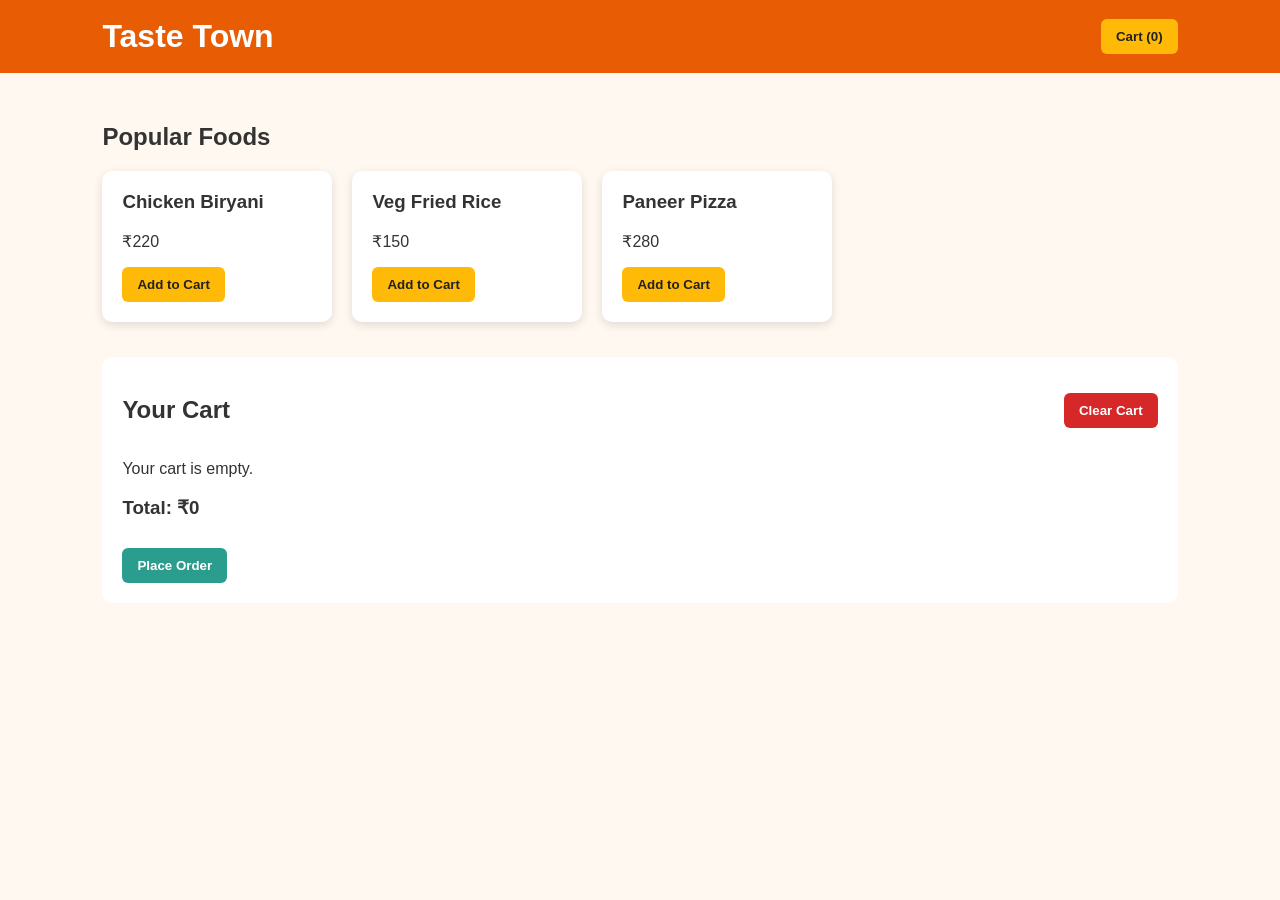
==== index.html @ 689c07bb "Add cart quantity remove and local storage" ====
<!DOCTYPE html>
<html lang="en">
<head>
  <meta charset="UTF-8">
  <meta name="viewport" content="width=device-width, initial-scale=1.0">
  <title>Taste Town - Food Ordering</title>
  <link rel="stylesheet" href="style.css">
</head>
<body>

  <header>
    <h1>Taste Town</h1>
    <button id="cart-button">Cart (<span id="cart-count">0</span>)</button>
  </header>

  <main>
    <h2>Popular Foods</h2>

    <section class="food-list">
      <div class="food-card">
        <h3>Chicken Biryani</h3>
        <p>₹220</p>
        <button onclick="addToCart('Chicken Biryani', 220)">Add to Cart</button>
      </div>

      <div class="food-card">
        <h3>Veg Fried Rice</h3>
        <p>₹150</p>
        <button onclick="addToCart('Veg Fried Rice', 150)">Add to Cart</button>
      </div>

      <div class="food-card">
        <h3>Paneer Pizza</h3>
        <p>₹280</p>
        <button onclick="addToCart('Paneer Pizza', 280)">Add to Cart</button>
      </div>
    </section>

  <section id="cart-section">
  <div class="cart-title">
    <h2>Your Cart</h2>
    <button class="clear-button" onclick="clearCart()">Clear Cart</button>
  </div>

  <div id="cart-items">
    <p>Your cart is empty.</p>
  </div>

  <h3>Total: ₹<span id="total-price">0</span></h3>
  <button id="order-button" onclick="placeOrder()">Place Order</button>
</section>  
  </main>

  <script src="script.js"></script>
</body>
</html>
---- style.css ----
* {
  box-sizing: border-box;
  font-family: Arial, sans-serif;
}

body {
  margin: 0;
  background: #fff8f0;
  color: #333;
}

header {
  background: #e85d04;
  color: white;
  padding: 18px 8%;
  display: flex;
  justify-content: space-between;
  align-items: center;
}

header h1 {
  margin: 0;
}

button {
  background: #ffba08;
  color: #222;
  border: none;
  padding: 10px 15px;
  border-radius: 6px;
  cursor: pointer;
  font-weight: bold;
}

button:hover {
  background: #f48c06;
}

main {
  padding: 30px 8%;
}

.food-list {
  display: flex;
  gap: 20px;
  flex-wrap: wrap;
}

.food-card {
  width: 230px;
  background: white;
  padding: 20px;
  border-radius: 10px;
  box-shadow: 0 3px 10px rgba(0, 0, 0, 0.12);
}

.food-card h3 {
  margin-top: 0;
}

#cart-section {
  background: white;
  margin-top: 35px;
  padding: 20px;
  border-radius: 10px;
}

.cart-title {
  display: flex;
  justify-content: space-between;
  align-items: center;
}

.cart-item {
  display: flex;
  justify-content: space-between;
  align-items: center;
  padding: 12px 0;
  border-bottom: 1px solid #ddd;
}

.cart-item p {
  margin: 0;
}

.remove-button,
.clear-button {
  background: #d62828;
  color: white;
}

.remove-button:hover,
.clear-button:hover {
  background: #a4161a;
}

#order-button {
  background: #2a9d8f;
  color: white;
  margin-top: 10px;
}

#order-button:hover {
  background: #1f776d;
}
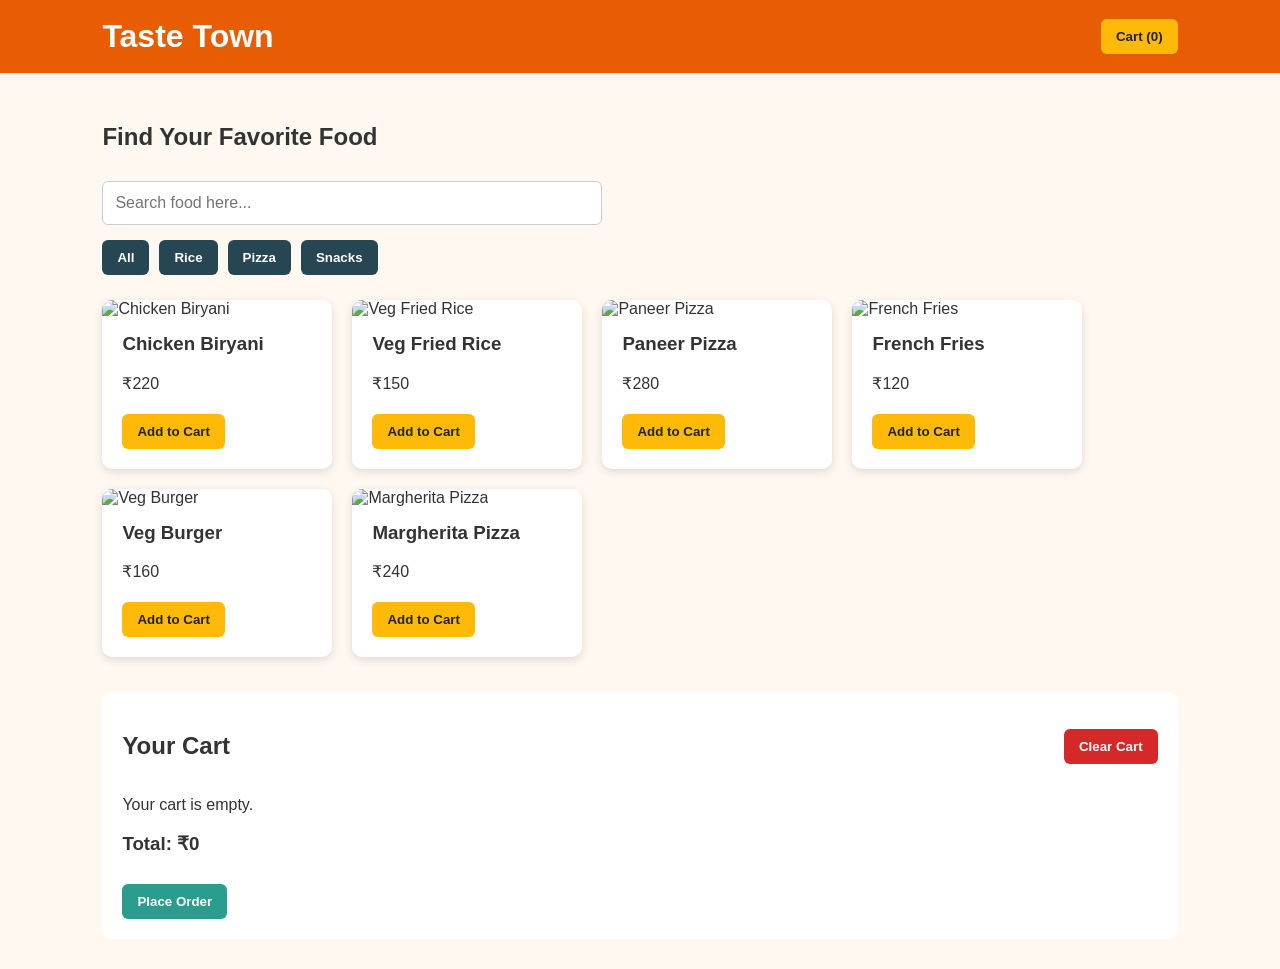
==== commit bbf24a35: "Add food images search and category filters" ====
--- a/index.html
+++ b/index.html
@@ -14,27 +14,66 @@
   </header>
 
   <main>
-    <h2>Popular Foods</h2>
+    <h2>Find Your Favorite Food</h2>
 
-    <section class="food-list">
-      <div class="food-card">
-        <h3>Chicken Biryani</h3>
-        <p>₹220</p>
-        <button onclick="addToCart('Chicken Biryani', 220)">Add to Cart</button>
-      </div>
+<input
+  type="search"
+  id="search-input"
+  placeholder="Search food here..."
+>
 
-      <div class="food-card">
-        <h3>Veg Fried Rice</h3>
-        <p>₹150</p>
-        <button onclick="addToCart('Veg Fried Rice', 150)">Add to Cart</button>
-      </div>
+<div class="category-buttons">
+  <button onclick="filterFood('all')">All</button>
+  <button onclick="filterFood('rice')">Rice</button>
+  <button onclick="filterFood('pizza')">Pizza</button>
+  <button onclick="filterFood('snacks')">Snacks</button>
+</div>
 
-      <div class="food-card">
-        <h3>Paneer Pizza</h3>
-        <p>₹280</p>
-        <button onclick="addToCart('Paneer Pizza', 280)">Add to Cart</button>
-      </div>
-    </section>
+<section class="food-list" id="food-list">
+
+  <div class="food-card" data-category="rice" data-name="chicken biryani">
+    <img src="https://images.unsplash.com/photo-1631515242808-497c3fbd3972?auto=format&fit=crop&w=600&q=80" alt="Chicken Biryani">
+    <h3>Chicken Biryani</h3>
+    <p>₹220</p>
+    <button onclick="addToCart('Chicken Biryani', 220)">Add to Cart</button>
+  </div>
+
+  <div class="food-card" data-category="rice" data-name="veg fried rice">
+    <img src="https://images.unsplash.com/photo-1603133872878-684f208fb84b?auto=format&fit=crop&w=600&q=80" alt="Veg Fried Rice">
+    <h3>Veg Fried Rice</h3>
+    <p>₹150</p>
+    <button onclick="addToCart('Veg Fried Rice', 150)">Add to Cart</button>
+  </div>
+
+  <div class="food-card" data-category="pizza" data-name="paneer pizza">
+    <img src="https://images.unsplash.com/photo-1574071318508-1cdbab80d002?auto=format&fit=crop&w=600&q=80" alt="Paneer Pizza">
+    <h3>Paneer Pizza</h3>
+    <p>₹280</p>
+    <button onclick="addToCart('Paneer Pizza', 280)">Add to Cart</button>
+  </div>
+
+  <div class="food-card" data-category="snacks" data-name="french fries">
+    <img src="https://images.unsplash.com/photo-1573080496219-bb080dd4f877?auto=format&fit=crop&w=600&q=80" alt="French Fries">
+    <h3>French Fries</h3>
+    <p>₹120</p>
+    <button onclick="addToCart('French Fries', 120)">Add to Cart</button>
+  </div>
+
+  <div class="food-card" data-category="snacks" data-name="veg burger">
+    <img src="https://images.unsplash.com/photo-1568901346375-23c9450c58cd?auto=format&fit=crop&w=600&q=80" alt="Veg Burger">
+    <h3>Veg Burger</h3>
+    <p>₹160</p>
+    <button onclick="addToCart('Veg Burger', 160)">Add to Cart</button>
+  </div>
+
+  <div class="food-card" data-category="pizza" data-name="margherita pizza">
+    <img src="https://images.unsplash.com/photo-1594007654729-407eedc4be65?auto=format&fit=crop&w=600&q=80" alt="Margherita Pizza">
+    <h3>Margherita Pizza</h3>
+    <p>₹240</p>
+    <button onclick="addToCart('Margherita Pizza', 240)">Add to Cart</button>
+  </div>
+
+</section>
 
   <section id="cart-section">
   <div class="cart-title">
--- a/style.css
+++ b/style.css
@@ -102,4 +102,56 @@
 
 #order-button:hover {
   background: #1f776d;
+}
+
+#search-input {
+  width: 100%;
+  max-width: 500px;
+  padding: 12px;
+  margin: 10px 0 15px;
+  border: 1px solid #ccc;
+  border-radius: 6px;
+  font-size: 16px;
+}
+
+.category-buttons {
+  display: flex;
+  gap: 10px;
+  flex-wrap: wrap;
+  margin-bottom: 25px;
+}
+
+.category-buttons button {
+  background: #264653;
+  color: white;
+}
+
+.category-buttons button:hover {
+  background: #1d3540;
+}
+
+.food-card {
+  overflow: hidden;
+  padding: 0 0 20px;
+}
+
+.food-card h3,
+.food-card p,
+.food-card button {
+  margin-left: 20px;
+  margin-right: 20px;
+}
+
+.food-card h3 {
+  margin-top: 15px;
+}
+
+.food-card img {
+  width: 100%;
+  height: 150px;
+  object-fit: cover;
+}
+
+.food-card button {
+  margin-top: 5px;
 }
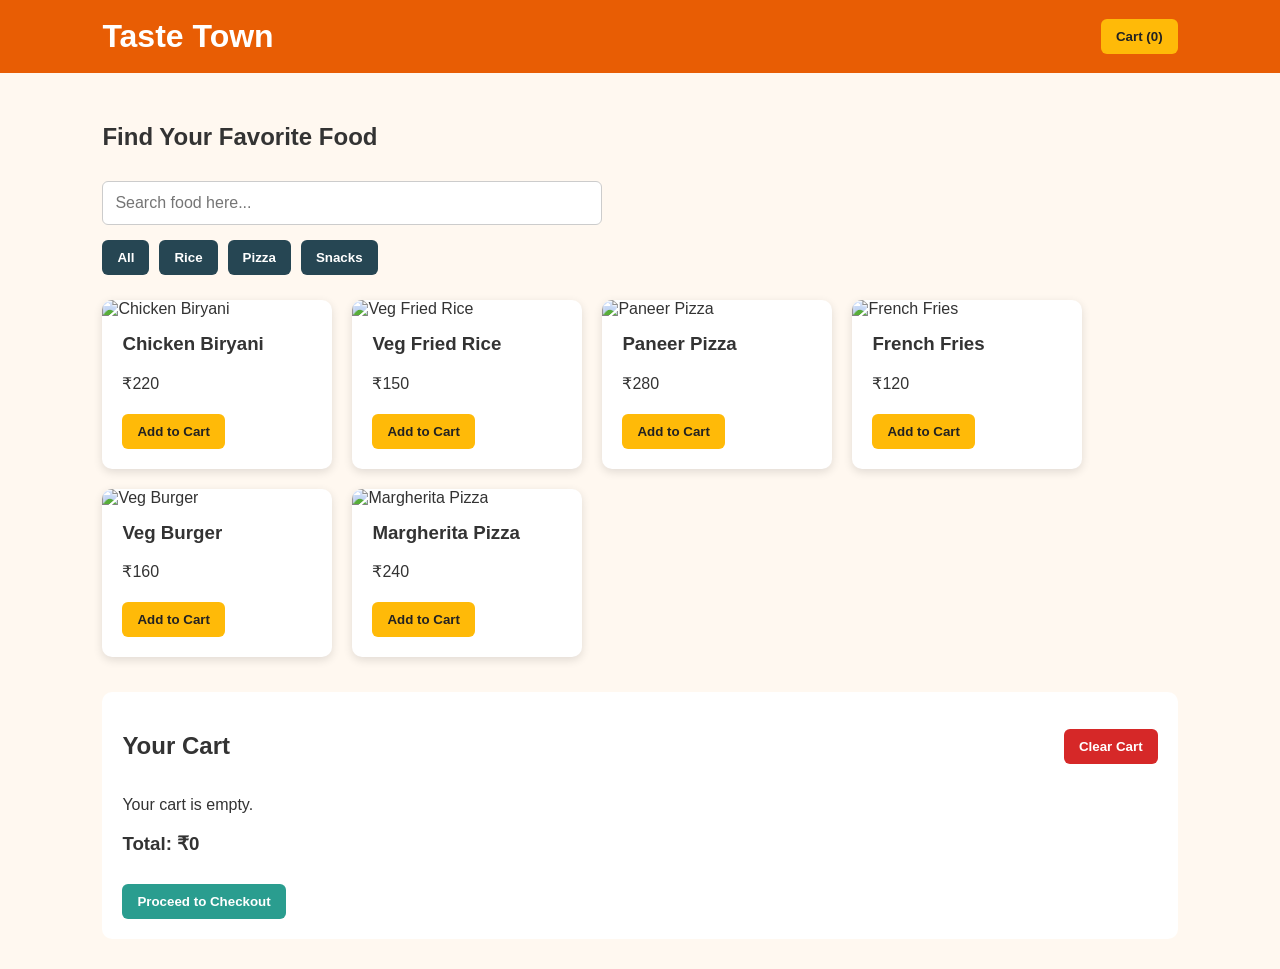
==== commit 9ef33cdc: "Add checkout form and order placement" ====
--- a/index.html
+++ b/index.html
@@ -86,7 +86,7 @@
   </div>
 
   <h3>Total: ₹<span id="total-price">0</span></h3>
-  <button id="order-button" onclick="placeOrder()">Place Order</button>
+  <button id="order-button" onclick="goToCheckout()">Proceed to Checkout</button>
 </section>  
   </main>
 
--- a/style.css
+++ b/style.css
@@ -154,4 +154,42 @@
 
 .food-card button {
   margin-top: 5px;
+}
+
+.back-link {
+  color: white;
+  text-decoration: none;
+  font-weight: bold;
+}
+
+.checkout-box {
+  max-width: 650px;
+  margin: 0 auto;
+  background: white;
+  padding: 25px;
+  border-radius: 10px;
+  box-shadow: 0 3px 10px rgba(0, 0, 0, 0.12);
+}
+
+.checkout-box label {
+  display: block;
+  margin-top: 15px;
+  margin-bottom: 6px;
+  font-weight: bold;
+}
+
+.checkout-box input,
+.checkout-box textarea,
+.checkout-box select {
+  width: 100%;
+  padding: 11px;
+  border: 1px solid #ccc;
+  border-radius: 6px;
+  font-size: 16px;
+}
+
+.checkout-box button {
+  margin-top: 20px;
+  background: #2a9d8f;
+  color: white;
 }
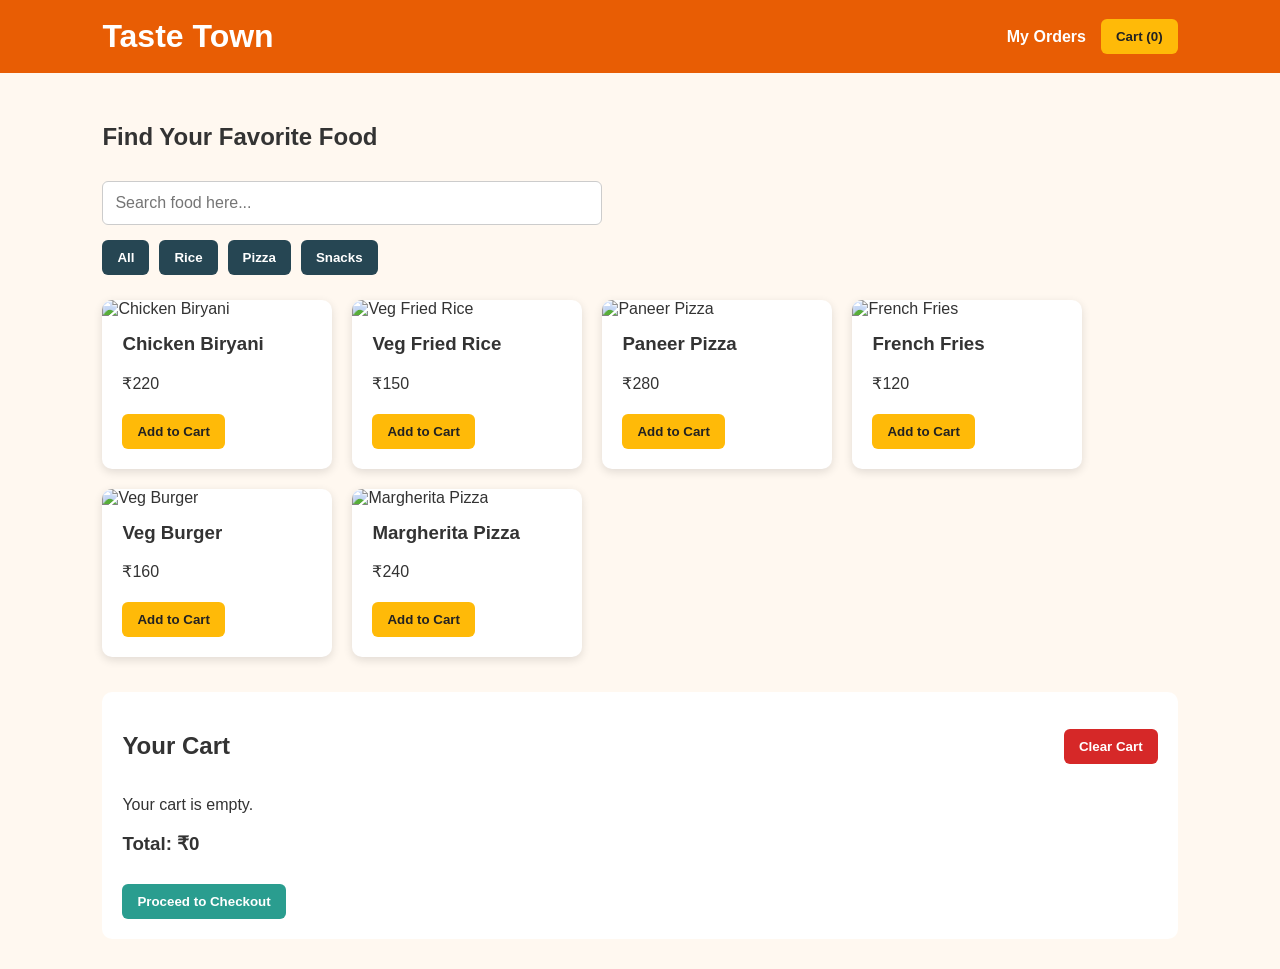
==== commit 356bdc90: "Add my orders page" ====
--- a/index.html
+++ b/index.html
@@ -10,7 +10,10 @@
 
   <header>
     <h1>Taste Town</h1>
-    <button id="cart-button">Cart (<span id="cart-count">0</span>)</button>
+<div class="header-actions">
+  <a class="orders-link" href="orders.html">My Orders</a>
+  <button id="cart-button">Cart (<span id="cart-count">0</span>)</button>
+</div>
   </header>
 
   <main>
--- a/style.css
+++ b/style.css
@@ -192,4 +192,72 @@
   margin-top: 20px;
   background: #2a9d8f;
   color: white;
+}
+
+.orders-page {
+  max-width: 800px;
+  margin: 0 auto;
+}
+
+.order-card {
+  background: white;
+  padding: 22px;
+  margin-bottom: 20px;
+  border-radius: 10px;
+  box-shadow: 0 3px 10px rgba(0, 0, 0, 0.12);
+}
+
+.order-card h3,
+.order-card h4 {
+  margin-top: 0;
+}
+
+.order-top {
+  display: flex;
+  justify-content: space-between;
+  gap: 15px;
+  border-bottom: 1px solid #ddd;
+  padding-bottom: 12px;
+}
+
+.order-status {
+  height: fit-content;
+  background: #2a9d8f;
+  color: white;
+  padding: 7px 10px;
+  border-radius: 20px;
+  font-size: 14px;
+  font-weight: bold;
+}
+
+.order-card ul {
+  padding-left: 20px;
+}
+
+.order-card li {
+  margin: 8px 0;
+}
+
+.empty-orders {
+  background: white;
+  padding: 25px;
+  border-radius: 10px;
+}
+
+.empty-orders a {
+  color: #e85d04;
+  font-weight: bold;
+  text-decoration: none;
+}
+
+.header-actions {
+  display: flex;
+  align-items: center;
+  gap: 15px;
+}
+
+.orders-link {
+  color: white;
+  font-weight: bold;
+  text-decoration: none;
 }
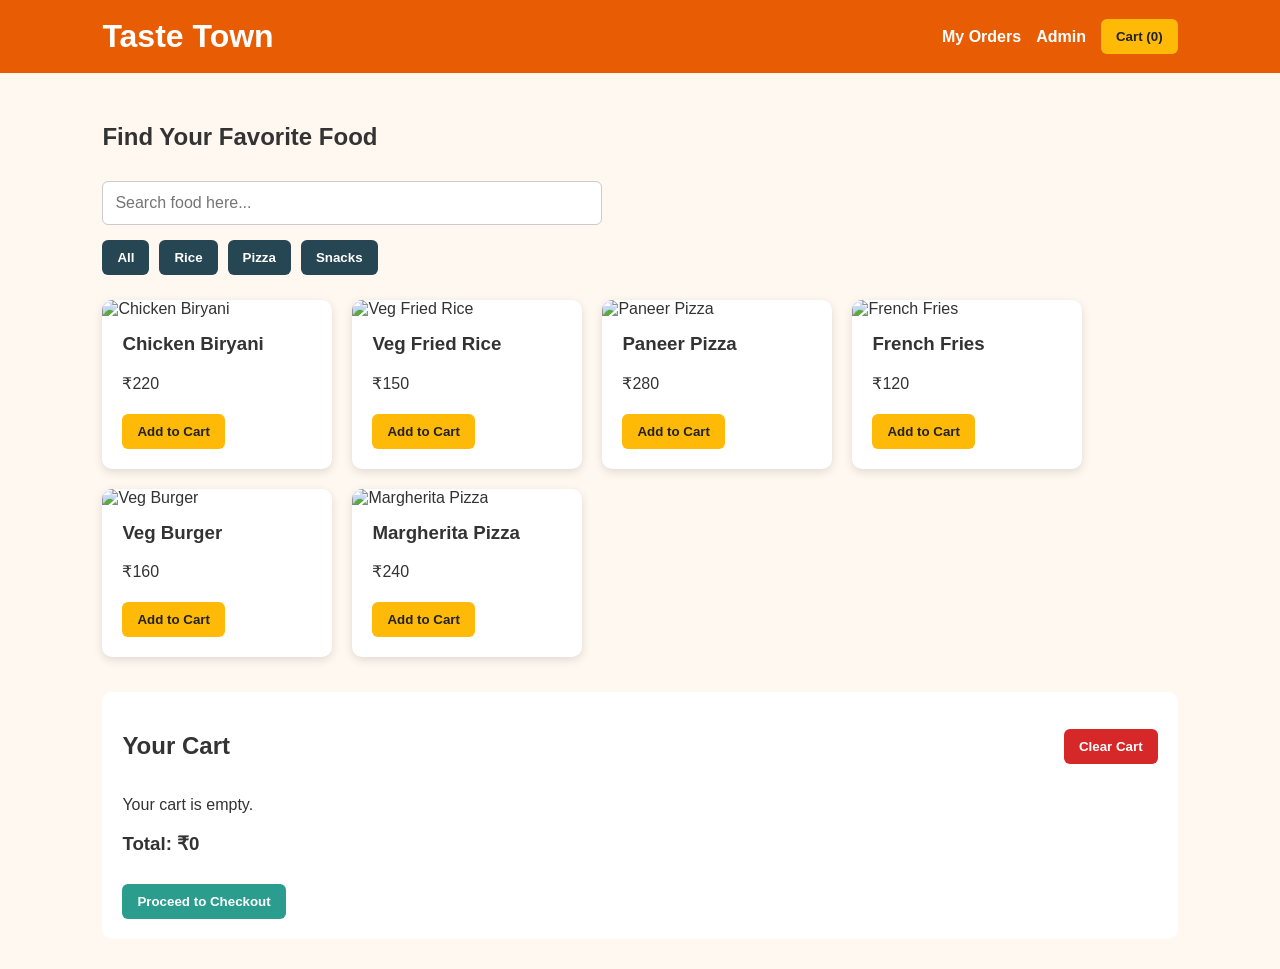
==== commit 0dfa324b: "Add admin order management dashboard" ====
--- a/index.html
+++ b/index.html
@@ -12,6 +12,7 @@
     <h1>Taste Town</h1>
 <div class="header-actions">
   <a class="orders-link" href="orders.html">My Orders</a>
+  <a class="orders-link" href="admin.html">Admin</a>
   <button id="cart-button">Cart (<span id="cart-count">0</span>)</button>
 </div>
   </header>
--- a/style.css
+++ b/style.css
@@ -260,4 +260,41 @@
   color: white;
   font-weight: bold;
   text-decoration: none;
+}
+
+.admin-page {
+  max-width: 850px;
+  margin: 0 auto;
+}
+
+.admin-order-card {
+  background: white;
+  padding: 22px;
+  margin: 20px 0;
+  border-radius: 10px;
+  box-shadow: 0 3px 10px rgba(0, 0, 0, 0.12);
+}
+
+.admin-order-card h4 {
+  margin-bottom: 8px;
+}
+
+.admin-order-card li {
+  margin: 7px 0;
+}
+
+.admin-order-card label {
+  display: block;
+  margin-top: 18px;
+  margin-bottom: 7px;
+  font-weight: bold;
+}
+
+.admin-order-card select {
+  width: 100%;
+  max-width: 300px;
+  padding: 10px;
+  border: 1px solid #ccc;
+  border-radius: 6px;
+  font-size: 15px;
 }
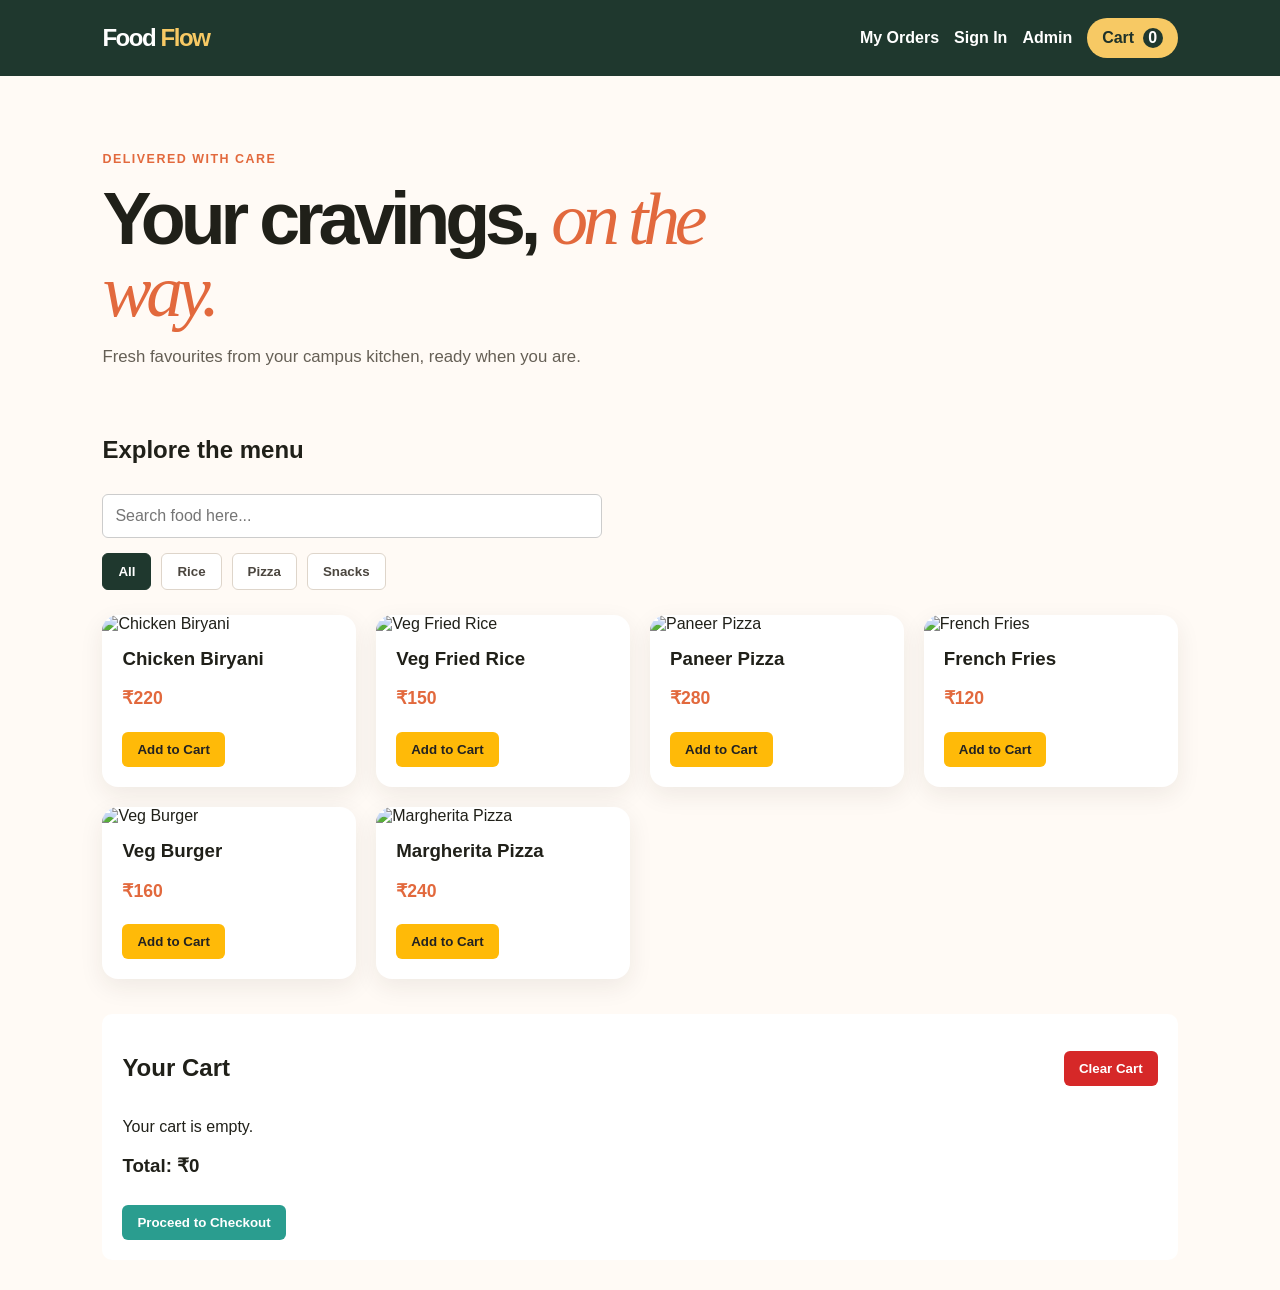
==== commit 0e3830d9: "Add admin orders and checkout features" ====
--- a/index.html
+++ b/index.html
@@ -3,97 +3,79 @@
 <head>
   <meta charset="UTF-8">
   <meta name="viewport" content="width=device-width, initial-scale=1.0">
-  <title>Taste Town - Food Ordering</title>
+  <title>Food Flow | Fresh food, fast</title>
   <link rel="stylesheet" href="style.css">
 </head>
 <body>
-
   <header>
-    <h1>Taste Town</h1>
-<div class="header-actions">
-  <a class="orders-link" href="orders.html">My Orders</a>
-  <a class="orders-link" href="admin.html">Admin</a>
-  <button id="cart-button">Cart (<span id="cart-count">0</span>)</button>
-</div>
+    <a class="brand" href="index.html" aria-label="Food Flow home">Food <span>Flow</span></a>
+    <nav class="header-actions" aria-label="Primary navigation">
+      <a class="orders-link" href="orders.html">My Orders</a>
+      <a class="orders-link" href="login.html">Sign In</a>
+      <a class="orders-link" href="admin.html">Admin</a>
+      <a class="cart-button" href="#cart-section">Cart <span id="cart-count">0</span></a>
+    </nav>
   </header>
 
   <main>
-    <h2>Find Your Favorite Food</h2>
+    <section class="hero">
+      <p class="eyebrow">Delivered with care</p>
+      <h1>Your cravings, <em>on the way.</em></h1>
+      <p>Fresh favourites from your campus kitchen, ready when you are.</p>
+    </section>
 
-<input
-  type="search"
-  id="search-input"
-  placeholder="Search food here..."
->
+    <h2 class="section-title">Explore the menu</h2>
+    <input type="search" id="search-input" placeholder="Search food here..." aria-label="Search food">
 
-<div class="category-buttons">
-  <button onclick="filterFood('all')">All</button>
-  <button onclick="filterFood('rice')">Rice</button>
-  <button onclick="filterFood('pizza')">Pizza</button>
-  <button onclick="filterFood('snacks')">Snacks</button>
-</div>
+    <div class="category-buttons" aria-label="Food categories">
+      <button class="category-button active" data-category="all">All</button>
+      <button class="category-button" data-category="rice">Rice</button>
+      <button class="category-button" data-category="pizza">Pizza</button>
+      <button class="category-button" data-category="snacks">Snacks</button>
+    </div>
 
-<section class="food-list" id="food-list">
+    <section class="food-list" id="food-list" aria-live="polite">
+      <article class="food-card" data-category="rice" data-name="chicken biryani">
+        <img src="https://images.unsplash.com/photo-1631515242808-497c3fbd3972?auto=format&fit=crop&w=600&q=80" alt="Chicken Biryani">
+        <h3>Chicken Biryani</h3><p class="food-price">₹220</p>
+        <button onclick="addToCart('Chicken Biryani', 220)">Add to Cart</button>
+      </article>
+      <article class="food-card" data-category="rice" data-name="veg fried rice">
+        <img src="https://images.unsplash.com/photo-1603133872878-684f208fb84b?auto=format&fit=crop&w=600&q=80" alt="Veg Fried Rice">
+        <h3>Veg Fried Rice</h3><p class="food-price">₹150</p>
+        <button onclick="addToCart('Veg Fried Rice', 150)">Add to Cart</button>
+      </article>
+      <article class="food-card" data-category="pizza" data-name="paneer pizza">
+        <img src="https://images.unsplash.com/photo-1574071318508-1cdbab80d002?auto=format&fit=crop&w=600&q=80" alt="Paneer Pizza">
+        <h3>Paneer Pizza</h3><p class="food-price">₹280</p>
+        <button onclick="addToCart('Paneer Pizza', 280)">Add to Cart</button>
+      </article>
+      <article class="food-card" data-category="snacks" data-name="french fries">
+        <img src="https://images.unsplash.com/photo-1573080496219-bb080dd4f877?auto=format&fit=crop&w=600&q=80" alt="French Fries">
+        <h3>French Fries</h3><p class="food-price">₹120</p>
+        <button onclick="addToCart('French Fries', 120)">Add to Cart</button>
+      </article>
+      <article class="food-card" data-category="snacks" data-name="veg burger">
+        <img src="https://images.unsplash.com/photo-1568901346375-23c9450c58cd?auto=format&fit=crop&w=600&q=80" alt="Veg Burger">
+        <h3>Veg Burger</h3><p class="food-price">₹160</p>
+        <button onclick="addToCart('Veg Burger', 160)">Add to Cart</button>
+      </article>
+      <article class="food-card" data-category="pizza" data-name="margherita pizza">
+        <img src="https://images.unsplash.com/photo-1594007654729-407eedc4be65?auto=format&fit=crop&w=600&q=80" alt="Margherita Pizza">
+        <h3>Margherita Pizza</h3><p class="food-price">₹240</p>
+        <button onclick="addToCart('Margherita Pizza', 240)">Add to Cart</button>
+      </article>
+    </section>
 
-  <div class="food-card" data-category="rice" data-name="chicken biryani">
-    <img src="https://images.unsplash.com/photo-1631515242808-497c3fbd3972?auto=format&fit=crop&w=600&q=80" alt="Chicken Biryani">
-    <h3>Chicken Biryani</h3>
-    <p>₹220</p>
-    <button onclick="addToCart('Chicken Biryani', 220)">Add to Cart</button>
-  </div>
-
-  <div class="food-card" data-category="rice" data-name="veg fried rice">
-    <img src="https://images.unsplash.com/photo-1603133872878-684f208fb84b?auto=format&fit=crop&w=600&q=80" alt="Veg Fried Rice">
-    <h3>Veg Fried Rice</h3>
-    <p>₹150</p>
-    <button onclick="addToCart('Veg Fried Rice', 150)">Add to Cart</button>
-  </div>
-
-  <div class="food-card" data-category="pizza" data-name="paneer pizza">
-    <img src="https://images.unsplash.com/photo-1574071318508-1cdbab80d002?auto=format&fit=crop&w=600&q=80" alt="Paneer Pizza">
-    <h3>Paneer Pizza</h3>
-    <p>₹280</p>
-    <button onclick="addToCart('Paneer Pizza', 280)">Add to Cart</button>
-  </div>
-
-  <div class="food-card" data-category="snacks" data-name="french fries">
-    <img src="https://images.unsplash.com/photo-1573080496219-bb080dd4f877?auto=format&fit=crop&w=600&q=80" alt="French Fries">
-    <h3>French Fries</h3>
-    <p>₹120</p>
-    <button onclick="addToCart('French Fries', 120)">Add to Cart</button>
-  </div>
-
-  <div class="food-card" data-category="snacks" data-name="veg burger">
-    <img src="https://images.unsplash.com/photo-1568901346375-23c9450c58cd?auto=format&fit=crop&w=600&q=80" alt="Veg Burger">
-    <h3>Veg Burger</h3>
-    <p>₹160</p>
-    <button onclick="addToCart('Veg Burger', 160)">Add to Cart</button>
-  </div>
-
-  <div class="food-card" data-category="pizza" data-name="margherita pizza">
-    <img src="https://images.unsplash.com/photo-1594007654729-407eedc4be65?auto=format&fit=crop&w=600&q=80" alt="Margherita Pizza">
-    <h3>Margherita Pizza</h3>
-    <p>₹240</p>
-    <button onclick="addToCart('Margherita Pizza', 240)">Add to Cart</button>
-  </div>
-
-</section>
-
-  <section id="cart-section">
-  <div class="cart-title">
-    <h2>Your Cart</h2>
-    <button class="clear-button" onclick="clearCart()">Clear Cart</button>
-  </div>
-
-  <div id="cart-items">
-    <p>Your cart is empty.</p>
-  </div>
-
-  <h3>Total: ₹<span id="total-price">0</span></h3>
-  <button id="order-button" onclick="goToCheckout()">Proceed to Checkout</button>
-</section>  
+    <section id="cart-section">
+      <div class="cart-title"><h2>Your Cart</h2><button class="clear-button" onclick="clearCart()">Clear Cart</button></div>
+      <div id="cart-items"><p>Your cart is empty.</p></div>
+      <h3>Total: ₹<span id="total-price">0</span></h3>
+      <button id="order-button" onclick="goToCheckout()">Proceed to Checkout</button>
+    </section>
   </main>
-
+  <script src="https://cdn.jsdelivr.net/npm/@supabase/supabase-js@2"></script>
+  <script src="supabase.js"></script>
   <script src="script.js"></script>
 </body>
-</html>+</html>
--- a/style.css
+++ b/style.css
@@ -297,4 +297,134 @@
   border: 1px solid #ccc;
   border-radius: 6px;
   font-size: 15px;
-}+}
+
+.food-management {
+  max-width: 850px;
+  margin: 0 auto 30px;
+  background: white;
+  padding: 22px;
+  border-radius: 10px;
+  box-shadow: 0 3px 10px rgba(0, 0, 0, 0.12);
+}
+
+.food-management label {
+  display: block;
+  margin-top: 14px;
+  margin-bottom: 6px;
+  font-weight: bold;
+}
+
+.food-management input,
+.food-management select {
+  width: 100%;
+  max-width: 550px;
+  padding: 10px;
+  border: 1px solid #ccc;
+  border-radius: 6px;
+  font-size: 16px;
+}
+
+.food-management button {
+  margin-top: 20px;
+  background: #2a9d8f;
+  color: white;
+}
+
+.admin-food-list {
+  max-width: 850px;
+  margin: 0 auto 30px;
+  background: white;
+  padding: 22px;
+  border-radius: 10px;
+  box-shadow: 0 3px 10px rgba(0, 0, 0, 0.12);
+}
+
+.admin-food-card {
+  display: flex;
+  gap: 20px;
+  align-items: center;
+  padding: 15px 0;
+  border-bottom: 1px solid #ddd;
+}
+
+.admin-food-card:last-child {
+  border-bottom: none;
+}
+
+.admin-food-card img {
+  width: 120px;
+  height: 90px;
+  border-radius: 8px;
+  object-fit: cover;
+}
+
+.admin-food-card h3 {
+  margin: 0 0 8px;
+}
+
+.admin-food-card p {
+  margin: 5px 0;
+}
+
+.delete-food-button {
+  background: #d62828;
+  color: white;
+  margin-top: 8px;
+}
+
+.delete-food-button:hover {
+  background: #a4161a;
+}
+
+/* Food Flow refresh */
+body { background: #fffaf5; color: #202019; font-family: Inter, ui-sans-serif, system-ui, -apple-system, BlinkMacSystemFont, "Segoe UI", sans-serif; }
+header { background: #1f382e; }
+.brand { color: #fff; font-size: 1.5rem; font-weight: 800; letter-spacing: -.06em; text-decoration: none; }
+.brand span { color: #f7c964; }
+.hero { max-width: 670px; padding: 2rem 0 1.5rem; }
+.hero h1 { font-size: clamp(2.5rem, 6vw, 4.6rem); letter-spacing: -.07em; line-height: .98; margin: .3rem 0 1rem; }
+.hero h1 em { color: #e2693d; font-family: Georgia, serif; font-weight: 500; }
+.hero p { color: #655f55; font-size: 1.05rem; line-height: 1.6; }
+.eyebrow { color: #e2693d !important; font-size: .78rem !important; font-weight: 800; letter-spacing: .12em; text-transform: uppercase; }
+.section-title { margin-top: 1.5rem; }
+.food-list { display: grid; grid-template-columns: repeat(auto-fit, minmax(220px, 1fr)); }
+.food-card { width: auto; border-radius: 16px; box-shadow: 0 8px 24px rgba(57, 42, 28, .08); }
+.food-price { color: #e2693d; font-size: 1.1rem; font-weight: 800; }
+.category-buttons button { background: #fff; border: 1px solid #ded5ca; color: #4b463f; }
+.category-buttons button:hover, .category-buttons button.active { background: #1f382e; border-color: #1f382e; color: #fff; }
+.cart-button { background: #f7c964; border-radius: 999px; color: #1e3129; font-weight: 800; padding: 10px 15px; text-decoration: none; }
+.cart-button span { background: #1f382e; border-radius: 50%; color: #fff; display: inline-grid; height: 20px; margin-left: 4px; min-width: 20px; place-items: center; }
+.cart-item small { color: #746d63; }
+.cart-item-actions { display: flex; align-items: center; flex-wrap: wrap; gap: 9px; justify-content: flex-end; }
+.quantity-button { background: #f5ede4; color: #1f382e; height: 32px; padding: 0; width: 32px; }
+.food-card[hidden] { display: none; }
+@media (max-width: 640px) {
+  header { padding: 14px 5%; }
+  main { padding: 22px 5%; }
+  .header-actions { gap: 10px; }
+  .orders-link { font-size: .85rem; }
+  .cart-item, .order-top, .admin-food-card { align-items: flex-start; flex-direction: column; }
+  .cart-item-actions { justify-content: flex-start; }
+}
+
+.checkout-box h2, .orders-page h2 { margin-top: .25rem; }
+#order-summary { background: #fff7e9; border-radius: 10px; margin: 1.25rem 0; padding: 1rem 1.2rem; }
+#order-summary h3:last-child { color: #e2693d; }
+.checkout-box button { border-radius: 999px; }
+.auth-box { max-width: 480px; }
+.text-button { background: transparent !important; color: #1f382e !important; margin-top: 10px; padding-left: 0; text-decoration: underline; }
+#auth-message { color: #b42318; min-height: 1.2em; }
+
+.admin-intro { color: #655f55; margin-bottom: 1.25rem; }
+.admin-stats { display: grid; gap: 14px; grid-template-columns: repeat(3, 1fr); margin-bottom: 24px; }
+.admin-stats article { background: #1f382e; border-radius: 14px; color: #fff; padding: 20px; }
+.admin-stats article:nth-child(2) { background: #e2693d; }
+.admin-stats article:nth-child(3) { background: #b68a34; }
+.admin-stats span { display: block; font-size: 2rem; font-weight: 800; }
+.admin-stats p { margin: 4px 0 0; opacity: .86; }
+.admin-orders-section { margin: 0 auto 30px; max-width: 850px; }
+.section-heading { display: flex; justify-content: space-between; align-items: center; }
+.section-heading h2 { margin-bottom: 4px; }
+.section-heading p { color: #655f55; margin-top: 0; }
+@media (max-width: 640px) { .admin-stats { grid-template-columns: 1fr; } }
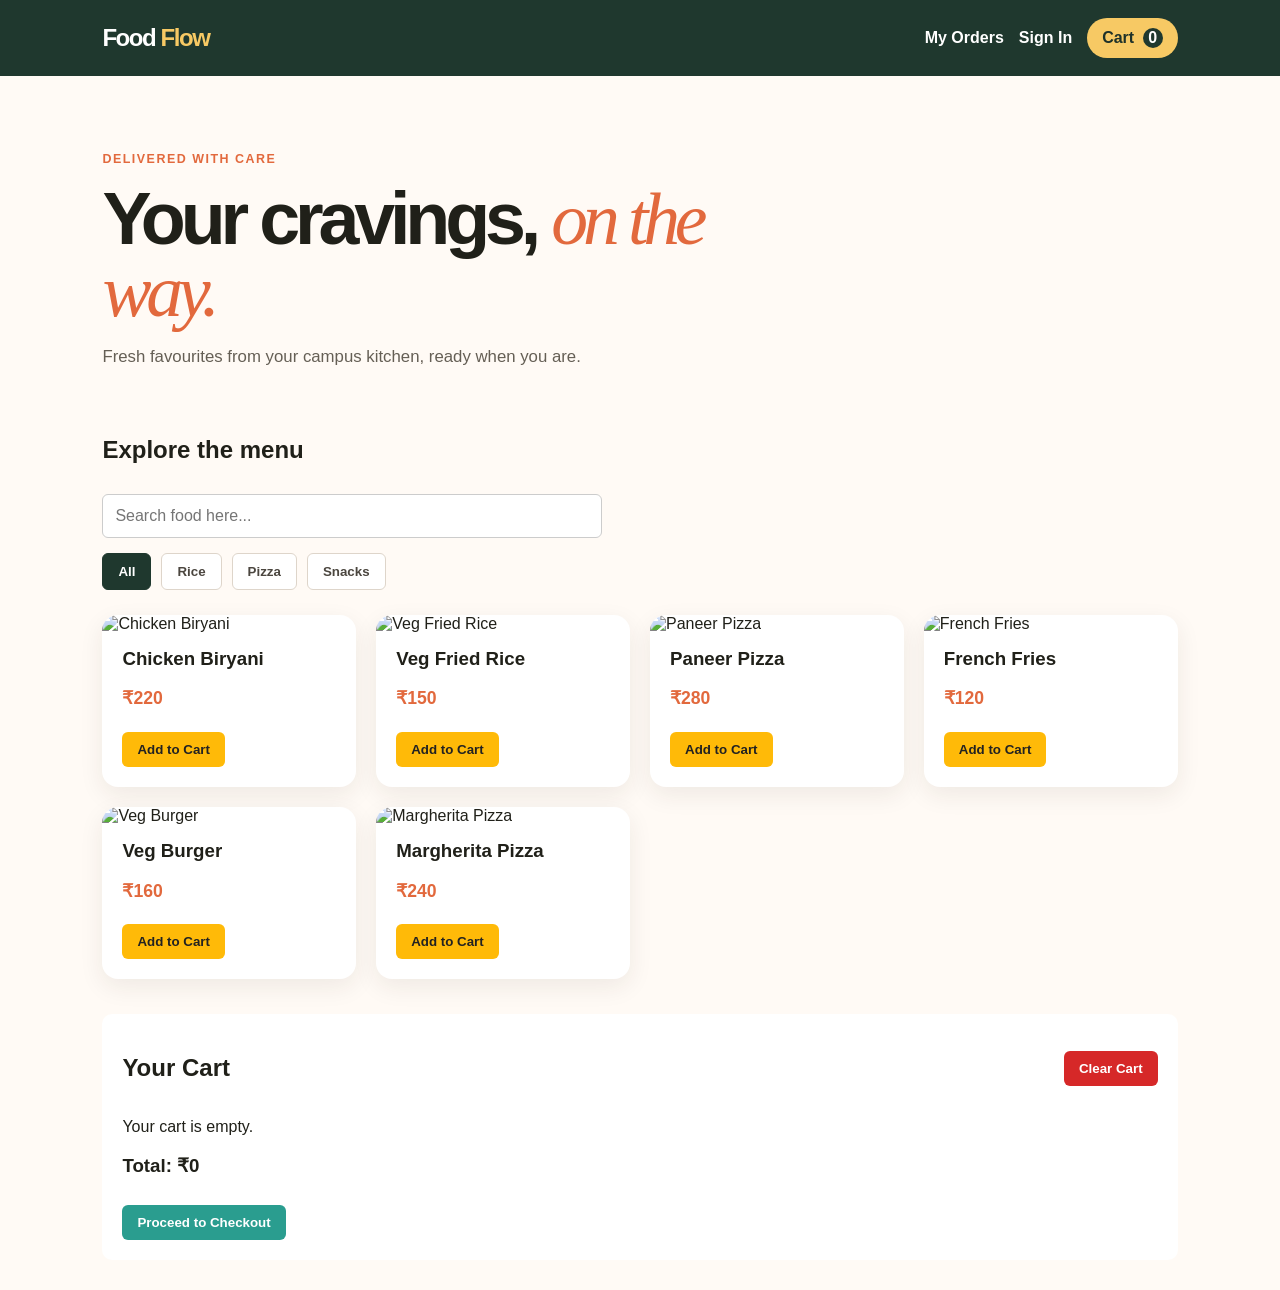
==== commit d95d11e6: "Remove admin button from customer page" ====
--- a/index.html
+++ b/index.html
@@ -12,7 +12,6 @@
     <nav class="header-actions" aria-label="Primary navigation">
       <a class="orders-link" href="orders.html">My Orders</a>
       <a class="orders-link" href="login.html">Sign In</a>
-      <a class="orders-link" href="admin.html">Admin</a>
       <a class="cart-button" href="#cart-section">Cart <span id="cart-count">0</span></a>
     </nav>
   </header>
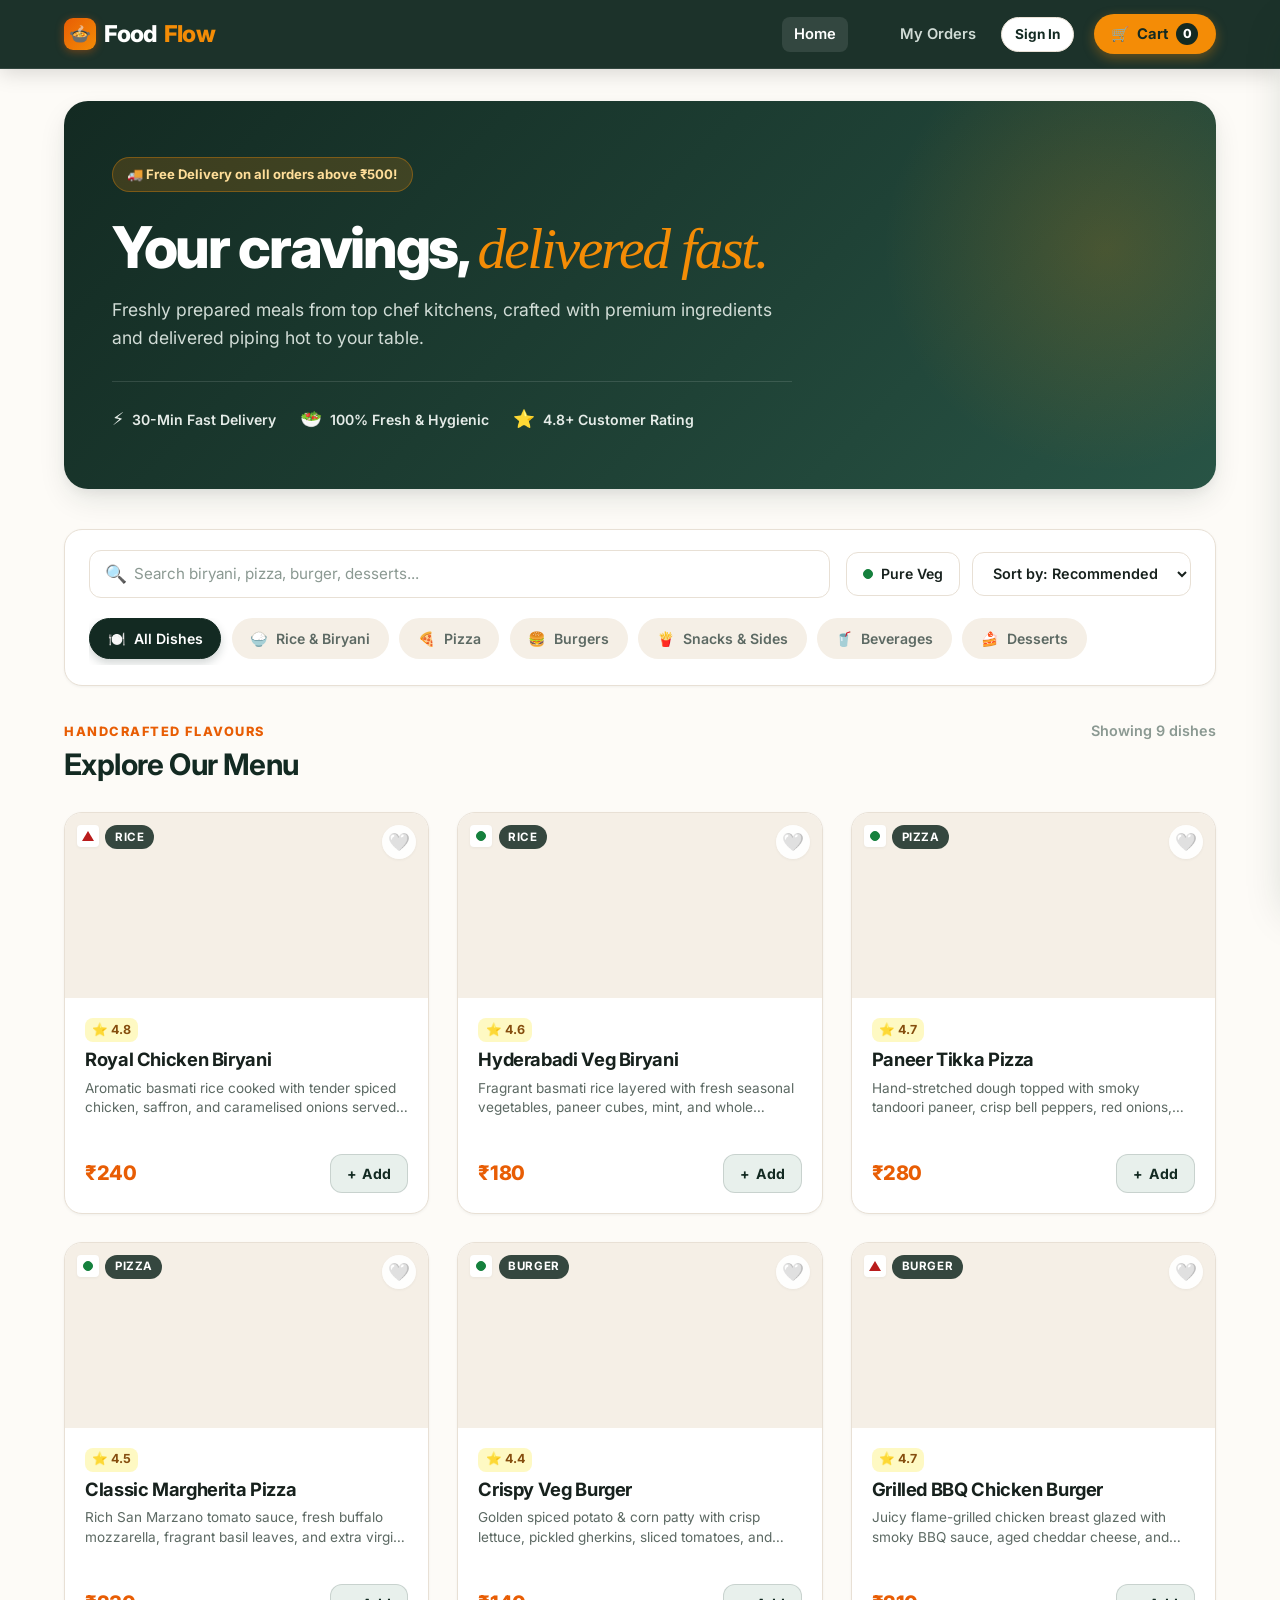
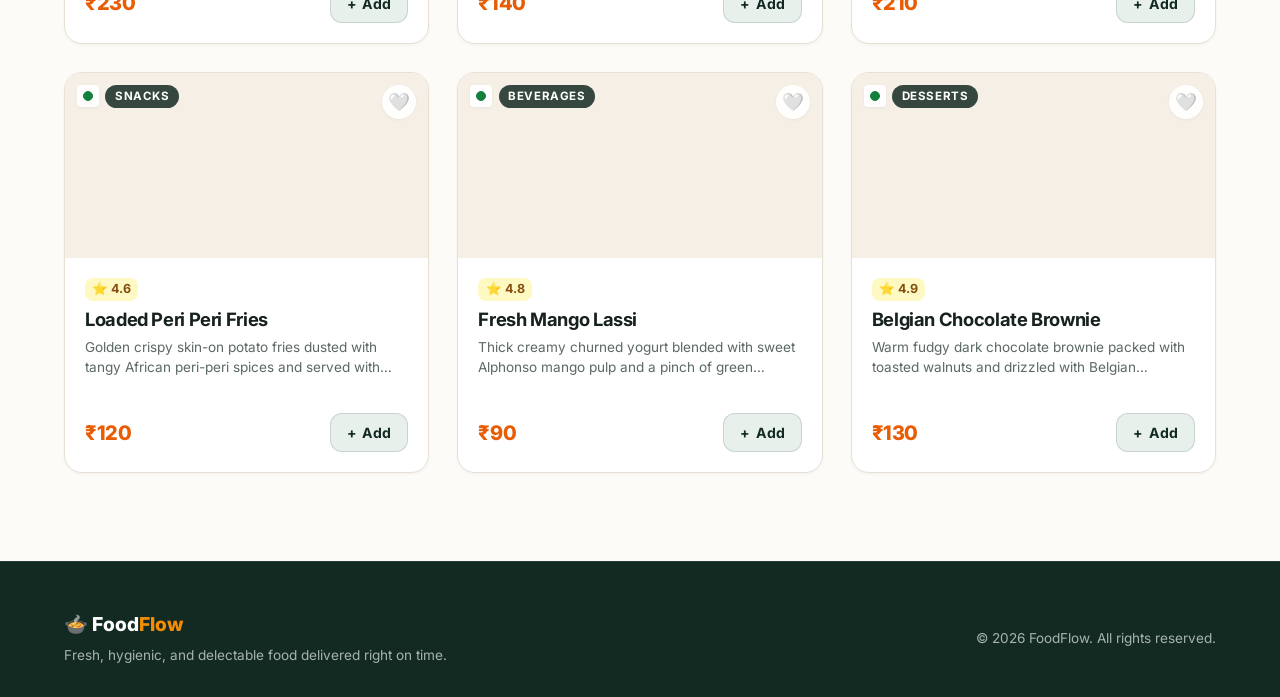
==== commit cdcbaf16: "upgrade FoodFlow with modern UI, customer features, order tracking, and admin dashboard" ====
--- a/index.html
+++ b/index.html
@@ -3,78 +3,180 @@
 <head>
   <meta charset="UTF-8">
   <meta name="viewport" content="width=device-width, initial-scale=1.0">
-  <title>Food Flow | Fresh food, fast</title>
+  <meta name="description" content="FoodFlow - Fresh, hot, and delicious food delivered fast to your doorstep. Browse biryanis, pizzas, burgers, snacks, drinks, and desserts.">
+  <title>FoodFlow | Fresh & Delicious Food Delivered Fast</title>
   <link rel="stylesheet" href="style.css">
+  <link rel="preconnect" href="https://fonts.googleapis.com">
+  <link rel="preconnect" href="https://fonts.gstatic.com" crossorigin>
+  <link href="https://fonts.googleapis.com/css2?family=Inter:wght@400;500;600;700;800&display=swap" rel="stylesheet">
 </head>
 <body>
-  <header>
-    <a class="brand" href="index.html" aria-label="Food Flow home">Food <span>Flow</span></a>
-    <nav class="header-actions" aria-label="Primary navigation">
-      <a class="orders-link" href="orders.html">My Orders</a>
-      <a class="orders-link" href="login.html">Sign In</a>
-      <a class="cart-button" href="#cart-section">Cart <span id="cart-count">0</span></a>
-    </nav>
+  <!-- Header / Navigation -->
+  <header class="site-header">
+    <div class="header-container">
+      <a class="brand-link" href="index.html" aria-label="FoodFlow Home">
+        <div class="brand-icon">🍲</div>
+        Food<span>Flow</span>
+      </a>
+
+      <nav class="main-nav" id="main-nav" aria-label="Main Navigation">
+        <a href="index.html" class="nav-link active">Home</a>
+        <div id="nav-admin-link"></div>
+        <div id="nav-auth-links" style="display: flex; align-items: center; gap: 0.85rem;">
+          <a href="orders.html" class="nav-link">My Orders</a>
+          <a href="login.html" class="btn btn-secondary btn-sm btn-pill" style="color: var(--primary); font-weight: 700;">Sign In</a>
+        </div>
+        <button type="button" class="cart-toggle-btn" id="open-cart-btn" aria-label="View Cart">
+          <span>🛒</span> Cart
+          <span class="cart-badge-count" id="cart-count">0</span>
+        </button>
+      </nav>
+
+      <button type="button" class="mobile-menu-toggle" id="mobile-menu-toggle" aria-label="Toggle Menu">☰</button>
+    </div>
   </header>
 
   <main>
-    <section class="hero">
-      <p class="eyebrow">Delivered with care</p>
-      <h1>Your cravings, <em>on the way.</em></h1>
-      <p>Fresh favourites from your campus kitchen, ready when you are.</p>
+    <!-- Hero Section -->
+    <section class="hero-section">
+      <div class="hero-content">
+        <div class="hero-promo-badge">🚚 Free Delivery on all orders above ₹500!</div>
+        <h1>Your cravings, <em>delivered fast.</em></h1>
+        <p>Freshly prepared meals from top chef kitchens, crafted with premium ingredients and delivered piping hot to your table.</p>
+        
+        <div class="hero-features">
+          <div class="hero-feature-item"><span>⚡</span> 30-Min Fast Delivery</div>
+          <div class="hero-feature-item"><span>🥗</span> 100% Fresh & Hygienic</div>
+          <div class="hero-feature-item"><span>⭐</span> 4.8+ Customer Rating</div>
+        </div>
+      </div>
     </section>
 
-    <h2 class="section-title">Explore the menu</h2>
-    <input type="search" id="search-input" placeholder="Search food here..." aria-label="Search food">
+    <!-- Food Discovery & Filters Toolbar -->
+    <section class="discovery-toolbar" aria-label="Menu Filters and Search">
+      <div class="search-sort-row">
+        <div class="search-input-wrapper">
+          <span class="search-icon">🔍</span>
+          <input type="search" id="search-input" class="form-control" placeholder="Search biryani, pizza, burger, desserts..." aria-label="Search dishes">
+          <button type="button" id="search-clear-btn" class="search-clear-btn" aria-label="Clear search">&times;</button>
+        </div>
 
-    <div class="category-buttons" aria-label="Food categories">
-      <button class="category-button active" data-category="all">All</button>
-      <button class="category-button" data-category="rice">Rice</button>
-      <button class="category-button" data-category="pizza">Pizza</button>
-      <button class="category-button" data-category="snacks">Snacks</button>
+        <div class="filter-actions">
+          <button type="button" class="veg-toggle-btn" id="veg-only-btn" aria-pressed="false">
+            <span class="dietary-icon-veg"></span> Pure Veg
+          </button>
+
+          <select id="sort-select" class="sort-select" aria-label="Sort dishes">
+            <option value="default">Sort by: Recommended</option>
+            <option value="price-asc">Price: Low to High</option>
+            <option value="price-desc">Price: High to Low</option>
+            <option value="rating-desc">Highest Rated ⭐</option>
+            <option value="name-asc">Name: A to Z</option>
+          </select>
+        </div>
+      </div>
+
+      <!-- Categories Scroll -->
+      <div class="category-filter-scroll" id="category-chips-container" role="tablist" aria-label="Food Categories">
+        <button type="button" class="category-chip active" data-category="all" role="tab" aria-selected="true">
+          <span>🍽️</span> All Dishes
+        </button>
+        <button type="button" class="category-chip" data-category="rice" role="tab" aria-selected="false">
+          <span>🍚</span> Rice & Biryani
+        </button>
+        <button type="button" class="category-chip" data-category="pizza" role="tab" aria-selected="false">
+          <span>🍕</span> Pizza
+        </button>
+        <button type="button" class="category-chip" data-category="burger" role="tab" aria-selected="false">
+          <span>🍔</span> Burgers
+        </button>
+        <button type="button" class="category-chip" data-category="snacks" role="tab" aria-selected="false">
+          <span>🍟</span> Snacks & Sides
+        </button>
+        <button type="button" class="category-chip" data-category="beverages" role="tab" aria-selected="false">
+          <span>🥤</span> Beverages
+        </button>
+        <button type="button" class="category-chip" data-category="desserts" role="tab" aria-selected="false">
+          <span>🍰</span> Desserts
+        </button>
+      </div>
+    </section>
+
+    <!-- Menu Heading -->
+    <div class="section-heading-group" style="display: flex; justify-content: space-between; align-items: baseline;">
+      <div>
+        <span class="eyebrow">Handcrafted Flavours</span>
+        <h2 id="menu-title">Explore Our Menu</h2>
+      </div>
+      <p id="menu-count-text" style="color: var(--text-muted); font-size: 0.9rem; font-weight: 600;"></p>
     </div>
 
-    <section class="food-list" id="food-list" aria-live="polite">
-      <article class="food-card" data-category="rice" data-name="chicken biryani">
-        <img src="https://images.unsplash.com/photo-1631515242808-497c3fbd3972?auto=format&fit=crop&w=600&q=80" alt="Chicken Biryani">
-        <h3>Chicken Biryani</h3><p class="food-price">₹220</p>
-        <button onclick="addToCart('Chicken Biryani', 220)">Add to Cart</button>
-      </article>
-      <article class="food-card" data-category="rice" data-name="veg fried rice">
-        <img src="https://images.unsplash.com/photo-1603133872878-684f208fb84b?auto=format&fit=crop&w=600&q=80" alt="Veg Fried Rice">
-        <h3>Veg Fried Rice</h3><p class="food-price">₹150</p>
-        <button onclick="addToCart('Veg Fried Rice', 150)">Add to Cart</button>
-      </article>
-      <article class="food-card" data-category="pizza" data-name="paneer pizza">
-        <img src="https://images.unsplash.com/photo-1574071318508-1cdbab80d002?auto=format&fit=crop&w=600&q=80" alt="Paneer Pizza">
-        <h3>Paneer Pizza</h3><p class="food-price">₹280</p>
-        <button onclick="addToCart('Paneer Pizza', 280)">Add to Cart</button>
-      </article>
-      <article class="food-card" data-category="snacks" data-name="french fries">
-        <img src="https://images.unsplash.com/photo-1573080496219-bb080dd4f877?auto=format&fit=crop&w=600&q=80" alt="French Fries">
-        <h3>French Fries</h3><p class="food-price">₹120</p>
-        <button onclick="addToCart('French Fries', 120)">Add to Cart</button>
-      </article>
-      <article class="food-card" data-category="snacks" data-name="veg burger">
-        <img src="https://images.unsplash.com/photo-1568901346375-23c9450c58cd?auto=format&fit=crop&w=600&q=80" alt="Veg Burger">
-        <h3>Veg Burger</h3><p class="food-price">₹160</p>
-        <button onclick="addToCart('Veg Burger', 160)">Add to Cart</button>
-      </article>
-      <article class="food-card" data-category="pizza" data-name="margherita pizza">
-        <img src="https://images.unsplash.com/photo-1594007654729-407eedc4be65?auto=format&fit=crop&w=600&q=80" alt="Margherita Pizza">
-        <h3>Margherita Pizza</h3><p class="food-price">₹240</p>
-        <button onclick="addToCart('Margherita Pizza', 240)">Add to Cart</button>
-      </article>
-    </section>
-
-    <section id="cart-section">
-      <div class="cart-title"><h2>Your Cart</h2><button class="clear-button" onclick="clearCart()">Clear Cart</button></div>
-      <div id="cart-items"><p>Your cart is empty.</p></div>
-      <h3>Total: ₹<span id="total-price">0</span></h3>
-      <button id="order-button" onclick="goToCheckout()">Proceed to Checkout</button>
+    <!-- Food Items Grid -->
+    <section class="food-grid" id="food-list" aria-live="polite">
+      <!-- Skeleton Loaders -->
+      <div class="food-card skeleton skeleton-card"></div>
+      <div class="food-card skeleton skeleton-card"></div>
+      <div class="food-card skeleton skeleton-card"></div>
+      <div class="food-card skeleton skeleton-card"></div>
     </section>
   </main>
+
+  <!-- Food Details Modal -->
+  <div class="modal-backdrop" id="food-detail-modal" aria-hidden="true" role="dialog" aria-modal="true">
+    <div class="modal-dialog">
+      <button type="button" class="modal-close-btn" id="food-modal-close" aria-label="Close food details">&times;</button>
+      <img src="" alt="" id="modal-food-img" class="modal-food-img">
+      <div class="modal-food-content">
+        <div class="modal-food-header">
+          <div>
+            <div style="display: flex; gap: 0.5rem; align-items: center; margin-bottom: 0.4rem;">
+              <span class="dietary-badge" id="modal-dietary-badge"></span>
+              <span class="category-tag-badge" id="modal-food-category"></span>
+            </div>
+            <h3 id="modal-food-title" class="modal-food-title"></h3>
+          </div>
+          <span class="food-rating-pill" id="modal-food-rating">⭐ 4.8</span>
+        </div>
+
+        <p id="modal-food-desc" class="modal-food-desc"></p>
+
+        <div class="modal-action-row">
+          <div>
+            <span style="font-size: 0.8rem; color: var(--text-muted); font-weight: 600; display: block;">PRICE</span>
+            <span id="modal-food-price" class="food-price-tag">₹0</span>
+          </div>
+
+          <div style="display: flex; gap: 0.75rem; align-items: center;">
+            <div class="cart-quantity-stepper">
+              <button type="button" class="qty-step-btn" id="modal-qty-minus" aria-label="Decrease quantity">−</button>
+              <span class="qty-val-display" id="modal-qty-display">1</span>
+              <button type="button" class="qty-step-btn" id="modal-qty-plus" aria-label="Increase quantity">+</button>
+            </div>
+
+            <button type="button" class="btn btn-primary" id="modal-add-to-cart-btn">
+              <span>🛒</span> Add to Cart
+            </button>
+          </div>
+        </div>
+      </div>
+    </div>
+  </div>
+
+  <!-- Footer -->
+  <footer class="site-footer">
+    <div class="footer-container">
+      <div>
+        <div class="footer-brand">🍲 Food<span>Flow</span></div>
+        <p style="margin-top: 0.35rem; font-size: 0.85rem;">Fresh, hygienic, and delectable food delivered right on time.</p>
+      </div>
+      <p style="font-size: 0.85rem;">&copy; 2026 FoodFlow. All rights reserved.</p>
+    </div>
+  </footer>
+
+  <!-- Scripts -->
   <script src="https://cdn.jsdelivr.net/npm/@supabase/supabase-js@2"></script>
   <script src="supabase.js"></script>
+  <script src="app.js"></script>
   <script src="script.js"></script>
 </body>
 </html>
--- a/style.css
+++ b/style.css
@@ -1,430 +1,1858 @@
-* {
+/* ==========================================================================
+   FoodFlow — Modern Professional Design System
+   ========================================================================== */
+
+:root {
+  --primary: #132a22;           /* Deep Emerald */
+  --primary-light: #1e3d32;
+  --primary-subtle: #e8f0ec;
+  --accent: #e85d04;            /* Vibrant Orange */
+  --accent-hover: #dc4f00;
+  --accent-light: #fff0e6;
+  --saffron: #f48c06;           /* Saffron Gold */
+  --saffron-light: #fff6e5;
+  --bg-page: #fdfbf7;           /* Warm Paper Cream */
+  --bg-surface: #ffffff;
+  --bg-subtle: #f5efe6;
+  --text-primary: #17211d;
+  --text-secondary: #5c6963;
+  --text-muted: #8b9992;
+  --border-light: #e8e0d5;
+  --border-focus: #132a22;
+  --success: #16a34a;
+  --success-light: #dcfce7;
+  --danger: #dc2626;
+  --danger-light: #fee2e2;
+  --warning: #d97706;
+  --warning-light: #fef3c7;
+  --veg-green: #15803d;
+  --nonveg-red: #b91c1c;
+  
+  --shadow-sm: 0 1px 3px rgba(19, 42, 34, 0.05);
+  --shadow-md: 0 4px 14px -2px rgba(19, 42, 34, 0.08), 0 2px 6px -1px rgba(19, 42, 34, 0.04);
+  --shadow-lg: 0 12px 30px -4px rgba(19, 42, 34, 0.12), 0 4px 12px -2px rgba(19, 42, 34, 0.06);
+  --shadow-xl: 0 20px 40px -8px rgba(19, 42, 34, 0.18);
+
+  --radius-sm: 8px;
+  --radius-md: 12px;
+  --radius-lg: 18px;
+  --radius-xl: 24px;
+  --radius-full: 9999px;
+
+  --font-sans: 'Inter', ui-sans-serif, system-ui, -apple-system, BlinkMacSystemFont, "Segoe UI", Roboto, sans-serif;
+  --font-serif: Georgia, serif;
+  --transition: all 0.2s cubic-bezier(0.16, 1, 0.3, 1);
+}
+
+/* --------------------------------------------------------------------------
+   Reset & Base Styles
+   -------------------------------------------------------------------------- */
+*, *::before, *::after {
   box-sizing: border-box;
-  font-family: Arial, sans-serif;
+  margin: 0;
+  padding: 0;
+}
+
+html {
+  scroll-behavior: smooth;
+  -webkit-font-smoothing: antialiased;
 }
 
 body {
-  margin: 0;
-  background: #fff8f0;
-  color: #333;
-}
-
-header {
-  background: #e85d04;
-  color: white;
-  padding: 18px 8%;
+  font-family: var(--font-sans);
+  background-color: var(--bg-page);
+  color: var(--text-primary);
+  line-height: 1.5;
+  min-height: 100vh;
+  display: flex;
+  flex-direction: column;
+}
+
+main {
+  flex: 1;
+  padding: 2rem 5%;
+  max-width: 1280px;
+  margin: 0 auto;
+  width: 100%;
+}
+
+img {
+  max-width: 100%;
+  height: auto;
+  display: block;
+}
+
+button, input, select, textarea {
+  font: inherit;
+  color: inherit;
+}
+
+button {
+  cursor: pointer;
+  border: none;
+  background: none;
+  transition: var(--transition);
+}
+
+a {
+  color: inherit;
+  text-decoration: none;
+  transition: var(--transition);
+}
+
+/* --------------------------------------------------------------------------
+   Typography
+   -------------------------------------------------------------------------- */
+h1, h2, h3, h4, h5, h6 {
+  font-weight: 700;
+  line-height: 1.2;
+  color: var(--primary);
+  letter-spacing: -0.02em;
+}
+
+.eyebrow {
+  color: var(--accent) !important;
+  font-size: 0.8rem !important;
+  font-weight: 800 !important;
+  text-transform: uppercase;
+  letter-spacing: 0.12em;
+  margin-bottom: 0.4rem;
+  display: inline-block;
+}
+
+.section-heading-group {
+  margin-bottom: 1.5rem;
+}
+
+.section-heading-group h2 {
+  font-size: 1.85rem;
+  margin-bottom: 0.35rem;
+}
+
+.section-heading-group p {
+  color: var(--text-secondary);
+  font-size: 0.95rem;
+}
+
+/* --------------------------------------------------------------------------
+   Header & Navigation
+   -------------------------------------------------------------------------- */
+.site-header {
+  position: sticky;
+  top: 0;
+  z-index: 90;
+  background: rgba(19, 42, 34, 0.96);
+  backdrop-filter: blur(12px);
+  -webkit-backdrop-filter: blur(12px);
+  color: #ffffff;
+  padding: 0.9rem 5%;
+  border-bottom: 1px solid rgba(255, 255, 255, 0.1);
+  box-shadow: 0 4px 20px rgba(0, 0, 0, 0.15);
+}
+
+.header-container {
+  max-width: 1280px;
+  margin: 0 auto;
   display: flex;
   justify-content: space-between;
   align-items: center;
-}
-
-header h1 {
-  margin: 0;
-}
-
-button {
-  background: #ffba08;
-  color: #222;
-  border: none;
-  padding: 10px 15px;
-  border-radius: 6px;
+  gap: 1.5rem;
+}
+
+.brand-link {
+  display: flex;
+  align-items: center;
+  gap: 0.5rem;
+  font-size: 1.45rem;
+  font-weight: 800;
+  letter-spacing: -0.04em;
+  color: #ffffff;
+}
+
+.brand-icon {
+  width: 32px;
+  height: 32px;
+  background: linear-gradient(135deg, var(--accent), var(--saffron));
+  border-radius: 9px;
+  display: grid;
+  place-items: center;
+  font-size: 1.1rem;
+  box-shadow: 0 2px 8px rgba(232, 93, 4, 0.4);
+}
+
+.brand-link span {
+  color: var(--saffron);
+}
+
+.main-nav {
+  display: flex;
+  align-items: center;
+  gap: 1.25rem;
+}
+
+.nav-link {
+  color: #d1dcd6;
+  font-weight: 600;
+  font-size: 0.92rem;
+  padding: 0.4rem 0.75rem;
+  border-radius: var(--radius-sm);
+  display: flex;
+  align-items: center;
+  gap: 0.4rem;
+}
+
+.nav-link:hover, .nav-link.active {
+  color: #ffffff;
+  background: rgba(255, 255, 255, 0.1);
+}
+
+.admin-badge-link {
+  background: rgba(244, 140, 6, 0.2);
+  color: #fbd38d !important;
+  border: 1px solid rgba(244, 140, 6, 0.4);
+  font-size: 0.8rem;
+  padding: 0.3rem 0.65rem;
+  border-radius: var(--radius-full);
+}
+
+.admin-badge-link:hover {
+  background: rgba(244, 140, 6, 0.35);
+  color: #ffffff !important;
+}
+
+.user-profile-chip {
+  display: flex;
+  align-items: center;
+  gap: 0.5rem;
+  background: rgba(255, 255, 255, 0.08);
+  padding: 0.3rem 0.75rem 0.3rem 0.4rem;
+  border-radius: var(--radius-full);
+  color: #ffffff;
+  font-size: 0.88rem;
+  font-weight: 600;
+}
+
+.user-avatar-initials {
+  width: 28px;
+  height: 28px;
+  border-radius: 50%;
+  background: var(--accent);
+  color: #ffffff;
+  display: grid;
+  place-items: center;
+  font-size: 0.75rem;
+  font-weight: 700;
+}
+
+.cart-toggle-btn {
+  background: var(--saffron);
+  color: var(--primary);
+  font-weight: 700;
+  font-size: 0.92rem;
+  padding: 0.55rem 1.1rem;
+  border-radius: var(--radius-full);
+  display: flex;
+  align-items: center;
+  gap: 0.5rem;
+  box-shadow: 0 4px 12px rgba(244, 140, 6, 0.35);
+  position: relative;
+}
+
+.cart-toggle-btn:hover {
+  background: #ff9d1a;
+  transform: translateY(-1px);
+}
+
+.cart-badge-count {
+  background: var(--primary);
+  color: #ffffff;
+  min-width: 22px;
+  height: 22px;
+  padding: 0 6px;
+  border-radius: var(--radius-full);
+  display: inline-grid;
+  place-items: center;
+  font-size: 0.78rem;
+  font-weight: 800;
+}
+
+.mobile-menu-toggle {
+  display: none;
+  color: #ffffff;
+  font-size: 1.5rem;
+  padding: 0.4rem;
+}
+
+/* --------------------------------------------------------------------------
+   Buttons & Form Controls
+   -------------------------------------------------------------------------- */
+.btn {
+  display: inline-flex;
+  align-items: center;
+  justify-content: center;
+  gap: 0.5rem;
+  padding: 0.7rem 1.3rem;
+  border-radius: var(--radius-md);
+  font-weight: 600;
+  font-size: 0.95rem;
   cursor: pointer;
-  font-weight: bold;
-}
-
-button:hover {
-  background: #f48c06;
-}
-
-main {
-  padding: 30px 8%;
-}
-
-.food-list {
-  display: flex;
-  gap: 20px;
+  transition: var(--transition);
+  text-align: center;
+  border: 1px solid transparent;
+}
+
+.btn:disabled {
+  opacity: 0.6;
+  cursor: not-allowed;
+  transform: none !important;
+}
+
+.btn-primary {
+  background-color: var(--accent);
+  color: #ffffff;
+  box-shadow: 0 4px 12px rgba(232, 93, 4, 0.25);
+}
+
+.btn-primary:hover:not(:disabled) {
+  background-color: var(--accent-hover);
+  transform: translateY(-2px);
+  box-shadow: 0 6px 16px rgba(232, 93, 4, 0.35);
+}
+
+.btn-secondary {
+  background-color: var(--bg-surface);
+  color: var(--primary);
+  border: 1px solid var(--border-light);
+}
+
+.btn-secondary:hover:not(:disabled) {
+  background-color: var(--bg-subtle);
+  border-color: var(--primary-subtle);
+}
+
+.btn-emerald {
+  background-color: var(--primary);
+  color: #ffffff;
+}
+
+.btn-emerald:hover:not(:disabled) {
+  background-color: var(--primary-light);
+  transform: translateY(-1px);
+}
+
+.btn-danger {
+  background-color: var(--danger);
+  color: #ffffff;
+}
+
+.btn-danger:hover:not(:disabled) {
+  background-color: #b91c1c;
+}
+
+.btn-danger-outline {
+  color: var(--danger);
+  border: 1px solid var(--danger-light);
+  background: transparent;
+}
+
+.btn-danger-outline:hover {
+  background: var(--danger-light);
+}
+
+.btn-sm {
+  padding: 0.4rem 0.8rem;
+  font-size: 0.85rem;
+  border-radius: var(--radius-sm);
+}
+
+.btn-pill {
+  border-radius: var(--radius-full);
+}
+
+.btn-block {
+  width: 100%;
+}
+
+.input-group {
+  margin-bottom: 1.2rem;
+  display: flex;
+  flex-direction: column;
+  gap: 0.4rem;
+}
+
+.input-group label {
+  font-size: 0.9rem;
+  font-weight: 600;
+  color: var(--text-primary);
+}
+
+.form-control {
+  width: 100%;
+  padding: 0.75rem 1rem;
+  border: 1.5px solid var(--border-light);
+  border-radius: var(--radius-md);
+  font-size: 0.95rem;
+  background-color: var(--bg-surface);
+  color: var(--text-primary);
+  transition: var(--transition);
+}
+
+.form-control:focus {
+  outline: none;
+  border-color: var(--accent);
+  box-shadow: 0 0 0 3px rgba(232, 93, 4, 0.15);
+}
+
+.form-control::placeholder {
+  color: var(--text-muted);
+}
+
+textarea.form-control {
+  resize: vertical;
+  min-height: 90px;
+}
+
+/* --------------------------------------------------------------------------
+   Hero Section
+   -------------------------------------------------------------------------- */
+.hero-section {
+  background: linear-gradient(135deg, #132a22 0%, #1f4236 60%, #285445 100%);
+  border-radius: var(--radius-xl);
+  color: #ffffff;
+  padding: 3.5rem 3rem;
+  margin-bottom: 2.5rem;
+  position: relative;
+  overflow: hidden;
+  box-shadow: var(--shadow-lg);
+}
+
+.hero-section::before {
+  content: '';
+  position: absolute;
+  top: -20%;
+  right: -10%;
+  width: 450px;
+  height: 450px;
+  background: radial-gradient(circle, rgba(244, 140, 6, 0.18) 0%, rgba(232, 93, 4, 0) 70%);
+  border-radius: 50%;
+  pointer-events: none;
+}
+
+.hero-content {
+  max-width: 680px;
+  position: relative;
+  z-index: 2;
+}
+
+.hero-content h1 {
+  color: #ffffff;
+  font-size: clamp(2.2rem, 5vw, 3.6rem);
+  font-weight: 800;
+  line-height: 1.08;
+  letter-spacing: -0.04em;
+  margin: 0.5rem 0 1rem;
+}
+
+.hero-content h1 em {
+  font-family: var(--font-serif);
+  font-style: italic;
+  color: var(--saffron);
+  font-weight: 400;
+}
+
+.hero-content p {
+  color: #d1dcd6;
+  font-size: 1.1rem;
+  line-height: 1.6;
+  margin-bottom: 1.75rem;
+}
+
+.hero-promo-badge {
+  display: inline-flex;
+  align-items: center;
+  gap: 0.5rem;
+  background: rgba(244, 140, 6, 0.18);
+  border: 1px solid rgba(244, 140, 6, 0.35);
+  color: #ffde99;
+  padding: 0.4rem 0.9rem;
+  border-radius: var(--radius-full);
+  font-size: 0.82rem;
+  font-weight: 700;
+  margin-bottom: 1rem;
+}
+
+.hero-features {
+  display: flex;
+  gap: 1.5rem;
   flex-wrap: wrap;
+  margin-top: 1.8rem;
+  padding-top: 1.5rem;
+  border-top: 1px solid rgba(255, 255, 255, 0.12);
+}
+
+.hero-feature-item {
+  display: flex;
+  align-items: center;
+  gap: 0.5rem;
+  font-size: 0.88rem;
+  font-weight: 600;
+  color: #e5ece8;
+}
+
+.hero-feature-item span {
+  font-size: 1.1rem;
+}
+
+/* --------------------------------------------------------------------------
+   Search & Filter Controls
+   -------------------------------------------------------------------------- */
+.discovery-toolbar {
+  background: var(--bg-surface);
+  padding: 1.25rem 1.5rem;
+  border-radius: var(--radius-lg);
+  box-shadow: var(--shadow-sm);
+  border: 1px solid var(--border-light);
+  margin-bottom: 2rem;
+  display: flex;
+  flex-direction: column;
+  gap: 1.25rem;
+}
+
+.search-sort-row {
+  display: flex;
+  gap: 1rem;
+  align-items: center;
+  flex-wrap: wrap;
+}
+
+.search-input-wrapper {
+  position: relative;
+  flex: 1;
+  min-width: 260px;
+}
+
+.search-icon {
+  position: absolute;
+  left: 1rem;
+  top: 50%;
+  transform: translateY(-50%);
+  color: var(--text-muted);
+  font-size: 1.1rem;
+  pointer-events: none;
+}
+
+.search-input-wrapper input {
+  padding-left: 2.75rem;
+  padding-right: 2.2rem;
+}
+
+.search-clear-btn {
+  position: absolute;
+  right: 0.8rem;
+  top: 50%;
+  transform: translateY(-50%);
+  color: var(--text-muted);
+  font-size: 0.9rem;
+  padding: 0.2rem;
+  display: none;
+}
+
+.filter-actions {
+  display: flex;
+  gap: 0.75rem;
+  align-items: center;
+  flex-wrap: wrap;
+}
+
+.sort-select {
+  padding: 0.72rem 1rem;
+  border: 1.5px solid var(--border-light);
+  border-radius: var(--radius-md);
+  background-color: var(--bg-surface);
+  font-size: 0.9rem;
+  font-weight: 600;
+  color: var(--text-primary);
+  cursor: pointer;
+}
+
+.veg-toggle-btn {
+  display: inline-flex;
+  align-items: center;
+  gap: 0.5rem;
+  padding: 0.65rem 1rem;
+  border: 1.5px solid var(--border-light);
+  border-radius: var(--radius-md);
+  background-color: var(--bg-surface);
+  font-size: 0.88rem;
+  font-weight: 600;
+  color: var(--text-primary);
+  cursor: pointer;
+  transition: var(--transition);
+}
+
+.veg-toggle-btn.active {
+  background-color: var(--success-light);
+  border-color: var(--veg-green);
+  color: var(--veg-green);
+}
+
+/* Category Pills */
+.category-filter-scroll {
+  display: flex;
+  gap: 0.65rem;
+  overflow-x: auto;
+  padding-bottom: 0.35rem;
+  scrollbar-width: thin;
+}
+
+.category-filter-scroll::-webkit-scrollbar {
+  height: 4px;
+}
+
+.category-filter-scroll::-webkit-scrollbar-thumb {
+  background: var(--border-light);
+  border-radius: 4px;
+}
+
+.category-chip {
+  display: inline-flex;
+  align-items: center;
+  gap: 0.5rem;
+  padding: 0.55rem 1.1rem;
+  background: var(--bg-subtle);
+  border: 1.5px solid transparent;
+  border-radius: var(--radius-full);
+  font-size: 0.88rem;
+  font-weight: 600;
+  color: var(--text-secondary);
+  white-space: nowrap;
+  cursor: pointer;
+  transition: var(--transition);
+}
+
+.category-chip:hover {
+  background: #ede3d5;
+  color: var(--text-primary);
+}
+
+.category-chip.active {
+  background: var(--primary);
+  color: #ffffff;
+  border-color: var(--primary);
+  box-shadow: 0 4px 10px rgba(19, 42, 34, 0.2);
+}
+
+/* --------------------------------------------------------------------------
+   Food Grid & Cards
+   -------------------------------------------------------------------------- */
+.food-grid {
+  display: grid;
+  grid-template-columns: repeat(auto-fill, minmax(270px, 1fr));
+  gap: 1.75rem;
+  margin-bottom: 3.5rem;
 }
 
 .food-card {
-  width: 230px;
-  background: white;
-  padding: 20px;
-  border-radius: 10px;
-  box-shadow: 0 3px 10px rgba(0, 0, 0, 0.12);
-}
-
-.food-card h3 {
-  margin-top: 0;
-}
-
-#cart-section {
-  background: white;
-  margin-top: 35px;
-  padding: 20px;
-  border-radius: 10px;
-}
-
-.cart-title {
+  background: var(--bg-surface);
+  border-radius: var(--radius-lg);
+  border: 1px solid var(--border-light);
+  overflow: hidden;
+  box-shadow: var(--shadow-sm);
+  transition: var(--transition);
+  display: flex;
+  flex-direction: column;
+  position: relative;
+}
+
+.food-card:hover {
+  transform: translateY(-4px);
+  box-shadow: var(--shadow-lg);
+  border-color: rgba(232, 93, 4, 0.3);
+}
+
+.food-card-media {
+  position: relative;
+  width: 100%;
+  height: 185px;
+  overflow: hidden;
+  background: var(--bg-subtle);
+  cursor: pointer;
+}
+
+.food-card-media img {
+  width: 100%;
+  height: 100%;
+  object-fit: cover;
+  transition: transform 0.4s ease;
+}
+
+.food-card:hover .food-card-media img {
+  transform: scale(1.05);
+}
+
+.food-badge-container {
+  position: absolute;
+  top: 0.75rem;
+  left: 0.75rem;
+  display: flex;
+  gap: 0.4rem;
+  z-index: 2;
+}
+
+.dietary-badge {
+  width: 22px;
+  height: 22px;
+  background: #ffffff;
+  border-radius: 4px;
+  display: grid;
+  place-items: center;
+  box-shadow: var(--shadow-sm);
+}
+
+.dietary-icon-veg {
+  width: 10px;
+  height: 10px;
+  border-radius: 50%;
+  background-color: var(--veg-green);
+  border: 1.5px solid var(--veg-green);
+}
+
+.dietary-icon-nonveg {
+  width: 0;
+  height: 0;
+  border-left: 6px solid transparent;
+  border-right: 6px solid transparent;
+  border-bottom: 10px solid var(--nonveg-red);
+}
+
+.category-tag-badge {
+  background: rgba(19, 42, 34, 0.85);
+  backdrop-filter: blur(4px);
+  color: #ffffff;
+  font-size: 0.72rem;
+  font-weight: 700;
+  text-transform: uppercase;
+  letter-spacing: 0.05em;
+  padding: 0.2rem 0.6rem;
+  border-radius: var(--radius-full);
+}
+
+.favorite-btn {
+  position: absolute;
+  top: 0.75rem;
+  right: 0.75rem;
+  width: 34px;
+  height: 34px;
+  border-radius: 50%;
+  background: rgba(255, 255, 255, 0.9);
+  backdrop-filter: blur(4px);
+  color: var(--text-muted);
+  display: grid;
+  place-items: center;
+  font-size: 1.1rem;
+  box-shadow: var(--shadow-sm);
+  z-index: 2;
+  transition: var(--transition);
+}
+
+.favorite-btn:hover {
+  transform: scale(1.1);
+  color: var(--danger);
+}
+
+.favorite-btn.active {
+  color: var(--danger);
+  background: #ffffff;
+}
+
+.food-card-body {
+  padding: 1.25rem;
+  display: flex;
+  flex-direction: column;
+  flex: 1;
+  cursor: pointer;
+}
+
+.food-meta-row {
   display: flex;
   justify-content: space-between;
   align-items: center;
-}
-
-.cart-item {
+  margin-bottom: 0.4rem;
+}
+
+.food-rating-pill {
+  display: inline-flex;
+  align-items: center;
+  gap: 0.25rem;
+  background: #fef9c3;
+  color: #854d0e;
+  font-size: 0.78rem;
+  font-weight: 700;
+  padding: 0.15rem 0.45rem;
+  border-radius: var(--radius-sm);
+}
+
+.food-card-title {
+  font-size: 1.15rem;
+  font-weight: 700;
+  color: var(--text-primary);
+  margin-bottom: 0.4rem;
+  line-height: 1.3;
+}
+
+.food-card-desc {
+  color: var(--text-secondary);
+  font-size: 0.85rem;
+  line-height: 1.45;
+  margin-bottom: 1rem;
+  display: -webkit-box;
+  -webkit-line-clamp: 2;
+  -webkit-box-orient: vertical;
+  overflow: hidden;
+  flex: 1;
+}
+
+.food-card-footer {
+  padding: 0 1.25rem 1.25rem;
   display: flex;
   justify-content: space-between;
   align-items: center;
-  padding: 12px 0;
-  border-bottom: 1px solid #ddd;
-}
-
-.cart-item p {
-  margin: 0;
-}
-
-.remove-button,
-.clear-button {
-  background: #d62828;
-  color: white;
-}
-
-.remove-button:hover,
-.clear-button:hover {
-  background: #a4161a;
-}
-
-#order-button {
-  background: #2a9d8f;
-  color: white;
-  margin-top: 10px;
-}
-
-#order-button:hover {
-  background: #1f776d;
-}
-
-#search-input {
+  gap: 0.75rem;
+}
+
+.food-price-tag {
+  font-size: 1.25rem;
+  font-weight: 800;
+  color: var(--accent);
+  letter-spacing: -0.02em;
+}
+
+.add-to-cart-btn {
+  background: var(--primary-subtle);
+  color: var(--primary);
+  font-weight: 700;
+  font-size: 0.88rem;
+  padding: 0.5rem 1rem;
+  border-radius: var(--radius-md);
+  border: 1px solid rgba(19, 42, 34, 0.15);
+  display: inline-flex;
+  align-items: center;
+  gap: 0.35rem;
+}
+
+.add-to-cart-btn:hover {
+  background: var(--accent);
+  color: #ffffff;
+  border-color: var(--accent);
+}
+
+.out-of-stock-badge {
+  background: var(--bg-subtle);
+  color: var(--text-muted);
+  font-size: 0.82rem;
+  font-weight: 700;
+  padding: 0.4rem 0.8rem;
+  border-radius: var(--radius-md);
+}
+
+/* --------------------------------------------------------------------------
+   Sliding Cart Drawer
+   -------------------------------------------------------------------------- */
+.cart-drawer-overlay {
+  position: fixed;
+  inset: 0;
+  background: rgba(19, 42, 34, 0.6);
+  backdrop-filter: blur(4px);
+  z-index: 100;
+  opacity: 0;
+  visibility: hidden;
+  transition: opacity 0.3s ease, visibility 0.3s ease;
+}
+
+.cart-drawer-overlay.active {
+  opacity: 1;
+  visibility: visible;
+}
+
+.cart-drawer {
+  position: fixed;
+  top: 0;
+  right: 0;
   width: 100%;
-  max-width: 500px;
-  padding: 12px;
-  margin: 10px 0 15px;
-  border: 1px solid #ccc;
-  border-radius: 6px;
-  font-size: 16px;
-}
-
-.category-buttons {
-  display: flex;
-  gap: 10px;
+  max-width: 440px;
+  height: 100vh;
+  background: var(--bg-surface);
+  z-index: 101;
+  box-shadow: var(--shadow-xl);
+  display: flex;
+  flex-direction: column;
+  transform: translateX(100%);
+  transition: transform 0.35s cubic-bezier(0.16, 1, 0.3, 1);
+}
+
+.cart-drawer.active {
+  transform: translateX(0);
+}
+
+.cart-drawer-header {
+  padding: 1.25rem 1.5rem;
+  border-bottom: 1px solid var(--border-light);
+  display: flex;
+  justify-content: space-between;
+  align-items: center;
+  background: var(--bg-page);
+}
+
+.cart-drawer-header h2 {
+  font-size: 1.25rem;
+  display: flex;
+  align-items: center;
+  gap: 0.5rem;
+}
+
+.close-drawer-btn {
+  width: 36px;
+  height: 36px;
+  border-radius: 50%;
+  display: grid;
+  place-items: center;
+  color: var(--text-secondary);
+  font-size: 1.2rem;
+}
+
+.close-drawer-btn:hover {
+  background: var(--bg-subtle);
+  color: var(--text-primary);
+}
+
+.cart-drawer-items {
+  flex: 1;
+  overflow-y: auto;
+  padding: 1.25rem;
+  display: flex;
+  flex-direction: column;
+  gap: 1rem;
+}
+
+.cart-item-row {
+  display: flex;
+  gap: 1rem;
+  padding-bottom: 1rem;
+  border-bottom: 1px solid var(--border-light);
+  align-items: center;
+}
+
+.cart-item-row:last-child {
+  border-bottom: none;
+}
+
+.cart-item-info {
+  flex: 1;
+}
+
+.cart-item-info h4 {
+  font-size: 0.95rem;
+  font-weight: 700;
+  margin-bottom: 0.2rem;
+}
+
+.cart-item-unit-price {
+  font-size: 0.85rem;
+  color: var(--text-secondary);
+}
+
+.cart-quantity-stepper {
+  display: inline-flex;
+  align-items: center;
+  background: var(--bg-subtle);
+  border-radius: var(--radius-full);
+  padding: 0.2rem;
+  border: 1px solid var(--border-light);
+}
+
+.qty-step-btn {
+  width: 26px;
+  height: 26px;
+  border-radius: 50%;
+  background: #ffffff;
+  color: var(--text-primary);
+  font-weight: 800;
+  font-size: 0.9rem;
+  display: grid;
+  place-items: center;
+  box-shadow: var(--shadow-sm);
+}
+
+.qty-step-btn:hover {
+  background: var(--accent);
+  color: #ffffff;
+}
+
+.qty-val-display {
+  padding: 0 0.6rem;
+  font-size: 0.88rem;
+  font-weight: 700;
+}
+
+.cart-item-total {
+  font-weight: 700;
+  font-size: 1rem;
+  color: var(--primary);
+  min-width: 60px;
+  text-align: right;
+}
+
+.cart-drawer-footer {
+  padding: 1.25rem 1.5rem;
+  border-top: 1px solid var(--border-light);
+  background: var(--bg-page);
+}
+
+.cart-bill-summary {
+  display: flex;
+  flex-direction: column;
+  gap: 0.5rem;
+  margin-bottom: 1.2rem;
+  font-size: 0.9rem;
+}
+
+.bill-row {
+  display: flex;
+  justify-content: space-between;
+  color: var(--text-secondary);
+}
+
+.bill-row.total-row {
+  font-size: 1.15rem;
+  font-weight: 800;
+  color: var(--primary);
+  padding-top: 0.5rem;
+  border-top: 1px dashed var(--border-light);
+}
+
+.free-delivery-badge {
+  color: var(--success);
+  font-weight: 700;
+}
+
+.delivery-progress-hint {
+  background: var(--saffron-light);
+  border: 1px solid rgba(244, 140, 6, 0.3);
+  padding: 0.5rem 0.75rem;
+  border-radius: var(--radius-sm);
+  font-size: 0.8rem;
+  color: #854d0e;
+  margin-bottom: 0.75rem;
+}
+
+/* --------------------------------------------------------------------------
+   Food Detail Modal
+   -------------------------------------------------------------------------- */
+.modal-backdrop {
+  position: fixed;
+  inset: 0;
+  background: rgba(19, 42, 34, 0.65);
+  backdrop-filter: blur(5px);
+  z-index: 120;
+  display: grid;
+  place-items: center;
+  padding: 1rem;
+  opacity: 0;
+  visibility: hidden;
+  transition: opacity 0.25s ease, visibility 0.25s ease;
+}
+
+.modal-backdrop.active {
+  opacity: 1;
+  visibility: visible;
+}
+
+.modal-dialog {
+  background: var(--bg-surface);
+  border-radius: var(--radius-xl);
+  max-width: 540px;
+  width: 100%;
+  max-height: 90vh;
+  overflow-y: auto;
+  box-shadow: var(--shadow-xl);
+  position: relative;
+  transform: scale(0.95);
+  transition: transform 0.25s ease;
+}
+
+.modal-backdrop.active .modal-dialog {
+  transform: scale(1);
+}
+
+.modal-close-btn {
+  position: absolute;
+  top: 1rem;
+  right: 1rem;
+  width: 36px;
+  height: 36px;
+  border-radius: 50%;
+  background: rgba(255, 255, 255, 0.9);
+  backdrop-filter: blur(4px);
+  color: var(--text-primary);
+  display: grid;
+  place-items: center;
+  font-size: 1.2rem;
+  z-index: 5;
+  box-shadow: var(--shadow-md);
+}
+
+.modal-food-img {
+  width: 100%;
+  height: 250px;
+  object-fit: cover;
+  background: var(--bg-subtle);
+}
+
+.modal-food-content {
+  padding: 1.75rem;
+}
+
+.modal-food-header {
+  display: flex;
+  justify-content: space-between;
+  align-items: flex-start;
+  gap: 1rem;
+  margin-bottom: 0.75rem;
+}
+
+.modal-food-title {
+  font-size: 1.45rem;
+  font-weight: 800;
+}
+
+.modal-food-desc {
+  color: var(--text-secondary);
+  font-size: 0.95rem;
+  line-height: 1.6;
+  margin-bottom: 1.5rem;
+}
+
+.modal-action-row {
+  display: flex;
+  align-items: center;
+  justify-content: space-between;
+  gap: 1.25rem;
+  padding-top: 1.25rem;
+  border-top: 1px solid var(--border-light);
+}
+
+/* --------------------------------------------------------------------------
+   Auth & Checkout Box
+   -------------------------------------------------------------------------- */
+.auth-page-container, .checkout-layout {
+  max-width: 960px;
+  margin: 1.5rem auto 3rem;
+}
+
+.auth-card {
+  max-width: 460px;
+  margin: 2rem auto;
+  background: var(--bg-surface);
+  padding: 2.25rem;
+  border-radius: var(--radius-xl);
+  border: 1px solid var(--border-light);
+  box-shadow: var(--shadow-md);
+}
+
+.auth-tabs {
+  display: flex;
+  background: var(--bg-subtle);
+  padding: 0.3rem;
+  border-radius: var(--radius-md);
+  margin-bottom: 1.75rem;
+}
+
+.auth-tab-btn {
+  flex: 1;
+  padding: 0.6rem;
+  font-weight: 700;
+  font-size: 0.9rem;
+  border-radius: var(--radius-sm);
+  color: var(--text-secondary);
+}
+
+.auth-tab-btn.active {
+  background: #ffffff;
+  color: var(--primary);
+  box-shadow: var(--shadow-sm);
+}
+
+.password-input-wrapper {
+  position: relative;
+}
+
+.password-toggle-btn {
+  position: absolute;
+  right: 0.85rem;
+  top: 50%;
+  transform: translateY(-50%);
+  color: var(--text-muted);
+  font-size: 0.9rem;
+  padding: 0.25rem;
+}
+
+/* Checkout 2-Column Grid */
+.checkout-grid {
+  display: grid;
+  grid-template-columns: 1.4fr 1fr;
+  gap: 2rem;
+  align-items: start;
+}
+
+.checkout-card {
+  background: var(--bg-surface);
+  border-radius: var(--radius-lg);
+  border: 1px solid var(--border-light);
+  padding: 1.75rem;
+  box-shadow: var(--shadow-sm);
+}
+
+.payment-method-selector {
+  display: flex;
+  flex-direction: column;
+  gap: 0.75rem;
+  margin: 1rem 0 1.5rem;
+}
+
+.payment-option-card {
+  border: 1.5px solid var(--border-light);
+  border-radius: var(--radius-md);
+  padding: 1rem 1.2rem;
+  display: flex;
+  align-items: center;
+  gap: 0.85rem;
+  cursor: pointer;
+  transition: var(--transition);
+}
+
+.payment-option-card:hover {
+  border-color: var(--accent);
+}
+
+.payment-option-card.selected {
+  border-color: var(--accent);
+  background: var(--accent-light);
+}
+
+.mock-upi-box {
+  background: #f8fafc;
+  border: 1px dashed #cbd5e1;
+  padding: 1rem;
+  border-radius: var(--radius-md);
+  margin-top: 0.75rem;
+  font-size: 0.85rem;
+  color: var(--text-secondary);
+}
+
+/* --------------------------------------------------------------------------
+   Orders & Tracking
+   -------------------------------------------------------------------------- */
+.orders-container {
+  max-width: 860px;
+  margin: 0 auto;
+}
+
+.orders-filter-tabs {
+  display: flex;
+  gap: 0.75rem;
+  margin-bottom: 1.75rem;
+  border-bottom: 2px solid var(--border-light);
+  padding-bottom: 0.75rem;
+}
+
+.orders-tab-btn {
+  padding: 0.5rem 1rem;
+  font-weight: 700;
+  font-size: 0.95rem;
+  color: var(--text-secondary);
+  border-radius: var(--radius-sm);
+}
+
+.orders-tab-btn.active {
+  color: var(--primary);
+  background: var(--bg-subtle);
+}
+
+.order-card {
+  background: var(--bg-surface);
+  border: 1px solid var(--border-light);
+  border-radius: var(--radius-lg);
+  padding: 1.75rem;
+  margin-bottom: 1.75rem;
+  box-shadow: var(--shadow-sm);
+}
+
+.order-header-row {
+  display: flex;
+  justify-content: space-between;
+  align-items: flex-start;
+  gap: 1rem;
+  margin-bottom: 1.25rem;
+  padding-bottom: 1rem;
+  border-bottom: 1px solid var(--border-light);
+}
+
+.order-id-code {
+  font-family: monospace;
+  font-weight: 700;
+  font-size: 1.05rem;
+  color: var(--primary);
+}
+
+.order-date-text {
+  font-size: 0.85rem;
+  color: var(--text-secondary);
+  margin-top: 0.2rem;
+}
+
+/* 6-Stage Visual Stepper */
+.order-stepper {
+  display: flex;
+  justify-content: space-between;
+  position: relative;
+  margin: 1.75rem 0 2rem;
+}
+
+.order-stepper::before {
+  content: '';
+  position: absolute;
+  top: 14px;
+  left: 30px;
+  right: 30px;
+  height: 3px;
+  background: var(--border-light);
+  z-index: 1;
+}
+
+.step-node {
+  position: relative;
+  z-index: 2;
+  display: flex;
+  flex-direction: column;
+  align-items: center;
+  gap: 0.4rem;
+  text-align: center;
+  flex: 1;
+}
+
+.step-circle {
+  width: 30px;
+  height: 30px;
+  border-radius: 50%;
+  background: var(--bg-surface);
+  border: 2px solid var(--border-light);
+  color: var(--text-muted);
+  display: grid;
+  place-items: center;
+  font-size: 0.75rem;
+  font-weight: 800;
+  transition: var(--transition);
+}
+
+.step-label {
+  font-size: 0.75rem;
+  font-weight: 600;
+  color: var(--text-secondary);
+}
+
+.step-node.completed .step-circle {
+  background: var(--success);
+  border-color: var(--success);
+  color: #ffffff;
+}
+
+.step-node.active .step-circle {
+  background: var(--accent);
+  border-color: var(--accent);
+  color: #ffffff;
+  box-shadow: 0 0 0 4px rgba(232, 93, 4, 0.2);
+}
+
+.step-node.active .step-label {
+  color: var(--accent);
+  font-weight: 700;
+}
+
+.order-items-table {
+  width: 100%;
+  border-collapse: collapse;
+  margin: 1rem 0 1.25rem;
+  font-size: 0.92rem;
+}
+
+.order-items-table th {
+  text-align: left;
+  color: var(--text-secondary);
+  font-size: 0.8rem;
+  text-transform: uppercase;
+  letter-spacing: 0.05em;
+  padding: 0.5rem 0;
+  border-bottom: 1px solid var(--border-light);
+}
+
+.order-items-table td {
+  padding: 0.65rem 0;
+  border-bottom: 1px solid var(--bg-subtle);
+}
+
+.order-card-footer {
+  display: flex;
+  justify-content: space-between;
+  align-items: center;
   flex-wrap: wrap;
-  margin-bottom: 25px;
-}
-
-.category-buttons button {
-  background: #264653;
-  color: white;
-}
-
-.category-buttons button:hover {
-  background: #1d3540;
-}
-
-.food-card {
+  gap: 1rem;
+  padding-top: 1rem;
+  border-top: 1px solid var(--border-light);
+}
+
+/* --------------------------------------------------------------------------
+   Customer Profile Page
+   -------------------------------------------------------------------------- */
+.profile-grid {
+  display: grid;
+  grid-template-columns: 1fr 2fr;
+  gap: 2rem;
+  align-items: start;
+}
+
+.profile-sidebar {
+  background: var(--bg-surface);
+  border-radius: var(--radius-lg);
+  border: 1px solid var(--border-light);
+  padding: 2rem 1.5rem;
+  text-align: center;
+}
+
+.profile-big-avatar {
+  width: 72px;
+  height: 72px;
+  border-radius: 50%;
+  background: linear-gradient(135deg, var(--primary), var(--accent));
+  color: #ffffff;
+  font-size: 1.75rem;
+  font-weight: 800;
+  display: grid;
+  place-items: center;
+  margin: 0 auto 1rem;
+  box-shadow: var(--shadow-md);
+}
+
+.profile-stats-list {
+  display: grid;
+  grid-template-columns: 1fr 1fr;
+  gap: 0.75rem;
+  margin: 1.5rem 0;
+  text-align: left;
+}
+
+.profile-stat-box {
+  background: var(--bg-page);
+  padding: 0.85rem;
+  border-radius: var(--radius-md);
+}
+
+.profile-stat-val {
+  font-size: 1.25rem;
+  font-weight: 800;
+  color: var(--primary);
+}
+
+.profile-stat-lbl {
+  font-size: 0.75rem;
+  color: var(--text-secondary);
+}
+
+/* --------------------------------------------------------------------------
+   Admin Dashboard
+   -------------------------------------------------------------------------- */
+.admin-dashboard-container {
+  max-width: 1200px;
+  margin: 0 auto;
+}
+
+.admin-stats-grid {
+  display: grid;
+  grid-template-columns: repeat(auto-fit, minmax(210px, 1fr));
+  gap: 1.25rem;
+  margin-bottom: 2.25rem;
+}
+
+.admin-stat-card {
+  background: var(--bg-surface);
+  border-radius: var(--radius-lg);
+  border: 1px solid var(--border-light);
+  padding: 1.5rem;
+  box-shadow: var(--shadow-sm);
+  position: relative;
   overflow: hidden;
-  padding: 0 0 20px;
-}
-
-.food-card h3,
-.food-card p,
-.food-card button {
-  margin-left: 20px;
-  margin-right: 20px;
-}
-
-.food-card h3 {
-  margin-top: 15px;
-}
-
-.food-card img {
+}
+
+.admin-stat-card::after {
+  content: '';
+  position: absolute;
+  top: 0;
+  left: 0;
+  right: 0;
+  height: 4px;
+}
+
+.stat-revenue::after { background: var(--success); }
+.stat-orders::after { background: var(--accent); }
+.stat-active::after { background: var(--saffron); }
+.stat-dishes::after { background: var(--primary); }
+.stat-customers::after { background: #8b5cf6; }
+
+.stat-number {
+  font-size: 2rem;
+  font-weight: 800;
+  color: var(--primary);
+  line-height: 1.1;
+}
+
+.stat-title {
+  font-size: 0.85rem;
+  font-weight: 600;
+  color: var(--text-secondary);
+  margin-top: 0.35rem;
+}
+
+.admin-tabs {
+  display: flex;
+  gap: 0.75rem;
+  border-bottom: 2px solid var(--border-light);
+  margin-bottom: 1.75rem;
+}
+
+.admin-tab-btn {
+  padding: 0.75rem 1.25rem;
+  font-weight: 700;
+  font-size: 0.95rem;
+  color: var(--text-secondary);
+  border-bottom: 3px solid transparent;
+  margin-bottom: -2px;
+}
+
+.admin-tab-btn.active {
+  color: var(--accent);
+  border-bottom-color: var(--accent);
+}
+
+.admin-table-wrapper {
+  background: var(--bg-surface);
+  border-radius: var(--radius-lg);
+  border: 1px solid var(--border-light);
+  overflow-x: auto;
+  box-shadow: var(--shadow-sm);
+}
+
+.admin-table {
   width: 100%;
-  height: 150px;
-  object-fit: cover;
-}
-
-.food-card button {
-  margin-top: 5px;
-}
-
-.back-link {
-  color: white;
-  text-decoration: none;
-  font-weight: bold;
-}
-
-.checkout-box {
-  max-width: 650px;
+  border-collapse: collapse;
+  font-size: 0.9rem;
+  min-width: 600px;
+}
+
+.admin-table th {
+  background: var(--bg-page);
+  padding: 0.9rem 1.1rem;
+  text-align: left;
+  font-weight: 700;
+  color: var(--text-secondary);
+  border-bottom: 1px solid var(--border-light);
+}
+
+.admin-table td {
+  padding: 1rem 1.1rem;
+  border-bottom: 1px solid var(--border-light);
+  vertical-align: middle;
+}
+
+.admin-table tr:last-child td {
+  border-bottom: none;
+}
+
+.status-badge {
+  display: inline-block;
+  padding: 0.25rem 0.65rem;
+  border-radius: var(--radius-full);
+  font-size: 0.75rem;
+  font-weight: 700;
+}
+
+.status-placed { background: #e0f2fe; color: #0369a1; }
+.status-confirmed { background: #e0e7ff; color: #3730a3; }
+.status-preparing { background: #fef3c7; color: #92400e; }
+.status-ready { background: #fae8ff; color: #86198f; }
+.status-out { background: #ffedd5; color: #9a3412; }
+.status-delivered { background: #dcfce7; color: #166534; }
+.status-cancelled { background: #fee2e2; color: #991b1b; }
+
+/* Switch Toggle */
+.switch {
+  position: relative;
+  display: inline-block;
+  width: 44px;
+  height: 24px;
+}
+
+.switch input {
+  opacity: 0;
+  width: 0;
+  height: 0;
+}
+
+.slider {
+  position: absolute;
+  cursor: pointer;
+  inset: 0;
+  background-color: #cbd5e1;
+  transition: .3s;
+  border-radius: 24px;
+}
+
+.slider:before {
+  position: absolute;
+  content: "";
+  height: 18px;
+  width: 18px;
+  left: 3px;
+  bottom: 3px;
+  background-color: white;
+  transition: .3s;
+  border-radius: 50%;
+}
+
+input:checked + .slider {
+  background-color: var(--success);
+}
+
+input:checked + .slider:before {
+  transform: translateX(20px);
+}
+
+/* --------------------------------------------------------------------------
+   Toast Notifications
+   -------------------------------------------------------------------------- */
+#toast-container {
+  position: fixed;
+  bottom: 1.5rem;
+  right: 1.5rem;
+  z-index: 9999;
+  display: flex;
+  flex-direction: column;
+  gap: 0.6rem;
+  pointer-events: none;
+  max-width: 380px;
+  width: calc(100% - 3rem);
+}
+
+.toast-message {
+  background: var(--primary);
+  color: #ffffff;
+  padding: 0.9rem 1.2rem;
+  border-radius: var(--radius-md);
+  font-size: 0.9rem;
+  font-weight: 600;
+  display: flex;
+  align-items: center;
+  gap: 0.75rem;
+  box-shadow: var(--shadow-lg);
+  pointer-events: auto;
+  animation: toastSlideIn 0.3s cubic-bezier(0.16, 1, 0.3, 1) forwards;
+}
+
+.toast-message.success {
+  background: #15803d;
+}
+
+.toast-message.error {
+  background: var(--danger);
+}
+
+.toast-message.warning {
+  background: var(--warning);
+}
+
+@keyframes toastSlideIn {
+  from {
+    opacity: 0;
+    transform: translateY(15px);
+  }
+  to {
+    opacity: 1;
+    transform: translateY(0);
+  }
+}
+
+/* --------------------------------------------------------------------------
+   Skeleton Loaders & Empty States
+   -------------------------------------------------------------------------- */
+.skeleton {
+  background: linear-gradient(90deg, #eee7dc 25%, #f7f3ec 50%, #eee7dc 75%);
+  background-size: 200% 100%;
+  animation: skeletonShimmer 1.5s infinite;
+  border-radius: var(--radius-sm);
+}
+
+@keyframes skeletonShimmer {
+  0% { background-position: 200% 0; }
+  100% { background-position: -200% 0; }
+}
+
+.skeleton-card {
+  height: 320px;
+  border-radius: var(--radius-lg);
+}
+
+.empty-state-box {
+  background: var(--bg-surface);
+  border: 1px dashed var(--border-light);
+  border-radius: var(--radius-lg);
+  padding: 3.5rem 2rem;
+  text-align: center;
+  margin: 1.5rem 0;
+}
+
+.empty-state-icon {
+  font-size: 3rem;
+  margin-bottom: 1rem;
+  display: block;
+}
+
+.empty-state-box h3 {
+  font-size: 1.25rem;
+  margin-bottom: 0.4rem;
+}
+
+.empty-state-box p {
+  color: var(--text-secondary);
+  font-size: 0.95rem;
+  margin-bottom: 1.5rem;
+}
+
+/* --------------------------------------------------------------------------
+   Footer
+   -------------------------------------------------------------------------- */
+.site-footer {
+  background: var(--primary);
+  color: #a5b4ac;
+  padding: 3rem 5% 2rem;
+  margin-top: auto;
+  border-top: 1px solid rgba(255, 255, 255, 0.08);
+  font-size: 0.9rem;
+}
+
+.footer-container {
+  max-width: 1280px;
   margin: 0 auto;
-  background: white;
-  padding: 25px;
-  border-radius: 10px;
-  box-shadow: 0 3px 10px rgba(0, 0, 0, 0.12);
-}
-
-.checkout-box label {
-  display: block;
-  margin-top: 15px;
-  margin-bottom: 6px;
-  font-weight: bold;
-}
-
-.checkout-box input,
-.checkout-box textarea,
-.checkout-box select {
-  width: 100%;
-  padding: 11px;
-  border: 1px solid #ccc;
-  border-radius: 6px;
-  font-size: 16px;
-}
-
-.checkout-box button {
-  margin-top: 20px;
-  background: #2a9d8f;
-  color: white;
-}
-
-.orders-page {
-  max-width: 800px;
-  margin: 0 auto;
-}
-
-.order-card {
-  background: white;
-  padding: 22px;
-  margin-bottom: 20px;
-  border-radius: 10px;
-  box-shadow: 0 3px 10px rgba(0, 0, 0, 0.12);
-}
-
-.order-card h3,
-.order-card h4 {
-  margin-top: 0;
-}
-
-.order-top {
   display: flex;
   justify-content: space-between;
-  gap: 15px;
-  border-bottom: 1px solid #ddd;
-  padding-bottom: 12px;
-}
-
-.order-status {
-  height: fit-content;
-  background: #2a9d8f;
-  color: white;
-  padding: 7px 10px;
-  border-radius: 20px;
-  font-size: 14px;
-  font-weight: bold;
-}
-
-.order-card ul {
-  padding-left: 20px;
-}
-
-.order-card li {
-  margin: 8px 0;
-}
-
-.empty-orders {
-  background: white;
-  padding: 25px;
-  border-radius: 10px;
-}
-
-.empty-orders a {
-  color: #e85d04;
-  font-weight: bold;
-  text-decoration: none;
-}
-
-.header-actions {
-  display: flex;
-  align-items: center;
-  gap: 15px;
-}
-
-.orders-link {
-  color: white;
-  font-weight: bold;
-  text-decoration: none;
-}
-
-.admin-page {
-  max-width: 850px;
-  margin: 0 auto;
-}
-
-.admin-order-card {
-  background: white;
-  padding: 22px;
-  margin: 20px 0;
-  border-radius: 10px;
-  box-shadow: 0 3px 10px rgba(0, 0, 0, 0.12);
-}
-
-.admin-order-card h4 {
-  margin-bottom: 8px;
-}
-
-.admin-order-card li {
-  margin: 7px 0;
-}
-
-.admin-order-card label {
-  display: block;
-  margin-top: 18px;
-  margin-bottom: 7px;
-  font-weight: bold;
-}
-
-.admin-order-card select {
-  width: 100%;
-  max-width: 300px;
-  padding: 10px;
-  border: 1px solid #ccc;
-  border-radius: 6px;
-  font-size: 15px;
-}
-
-.food-management {
-  max-width: 850px;
-  margin: 0 auto 30px;
-  background: white;
-  padding: 22px;
-  border-radius: 10px;
-  box-shadow: 0 3px 10px rgba(0, 0, 0, 0.12);
-}
-
-.food-management label {
-  display: block;
-  margin-top: 14px;
-  margin-bottom: 6px;
-  font-weight: bold;
-}
-
-.food-management input,
-.food-management select {
-  width: 100%;
-  max-width: 550px;
-  padding: 10px;
-  border: 1px solid #ccc;
-  border-radius: 6px;
-  font-size: 16px;
-}
-
-.food-management button {
-  margin-top: 20px;
-  background: #2a9d8f;
-  color: white;
-}
-
-.admin-food-list {
-  max-width: 850px;
-  margin: 0 auto 30px;
-  background: white;
-  padding: 22px;
-  border-radius: 10px;
-  box-shadow: 0 3px 10px rgba(0, 0, 0, 0.12);
-}
-
-.admin-food-card {
-  display: flex;
-  gap: 20px;
-  align-items: center;
-  padding: 15px 0;
-  border-bottom: 1px solid #ddd;
-}
-
-.admin-food-card:last-child {
-  border-bottom: none;
-}
-
-.admin-food-card img {
-  width: 120px;
-  height: 90px;
-  border-radius: 8px;
-  object-fit: cover;
-}
-
-.admin-food-card h3 {
-  margin: 0 0 8px;
-}
-
-.admin-food-card p {
-  margin: 5px 0;
-}
-
-.delete-food-button {
-  background: #d62828;
-  color: white;
-  margin-top: 8px;
-}
-
-.delete-food-button:hover {
-  background: #a4161a;
-}
-
-/* Food Flow refresh */
-body { background: #fffaf5; color: #202019; font-family: Inter, ui-sans-serif, system-ui, -apple-system, BlinkMacSystemFont, "Segoe UI", sans-serif; }
-header { background: #1f382e; }
-.brand { color: #fff; font-size: 1.5rem; font-weight: 800; letter-spacing: -.06em; text-decoration: none; }
-.brand span { color: #f7c964; }
-.hero { max-width: 670px; padding: 2rem 0 1.5rem; }
-.hero h1 { font-size: clamp(2.5rem, 6vw, 4.6rem); letter-spacing: -.07em; line-height: .98; margin: .3rem 0 1rem; }
-.hero h1 em { color: #e2693d; font-family: Georgia, serif; font-weight: 500; }
-.hero p { color: #655f55; font-size: 1.05rem; line-height: 1.6; }
-.eyebrow { color: #e2693d !important; font-size: .78rem !important; font-weight: 800; letter-spacing: .12em; text-transform: uppercase; }
-.section-title { margin-top: 1.5rem; }
-.food-list { display: grid; grid-template-columns: repeat(auto-fit, minmax(220px, 1fr)); }
-.food-card { width: auto; border-radius: 16px; box-shadow: 0 8px 24px rgba(57, 42, 28, .08); }
-.food-price { color: #e2693d; font-size: 1.1rem; font-weight: 800; }
-.category-buttons button { background: #fff; border: 1px solid #ded5ca; color: #4b463f; }
-.category-buttons button:hover, .category-buttons button.active { background: #1f382e; border-color: #1f382e; color: #fff; }
-.cart-button { background: #f7c964; border-radius: 999px; color: #1e3129; font-weight: 800; padding: 10px 15px; text-decoration: none; }
-.cart-button span { background: #1f382e; border-radius: 50%; color: #fff; display: inline-grid; height: 20px; margin-left: 4px; min-width: 20px; place-items: center; }
-.cart-item small { color: #746d63; }
-.cart-item-actions { display: flex; align-items: center; flex-wrap: wrap; gap: 9px; justify-content: flex-end; }
-.quantity-button { background: #f5ede4; color: #1f382e; height: 32px; padding: 0; width: 32px; }
-.food-card[hidden] { display: none; }
-@media (max-width: 640px) {
-  header { padding: 14px 5%; }
-  main { padding: 22px 5%; }
-  .header-actions { gap: 10px; }
-  .orders-link { font-size: .85rem; }
-  .cart-item, .order-top, .admin-food-card { align-items: flex-start; flex-direction: column; }
-  .cart-item-actions { justify-content: flex-start; }
-}
-
-.checkout-box h2, .orders-page h2 { margin-top: .25rem; }
-#order-summary { background: #fff7e9; border-radius: 10px; margin: 1.25rem 0; padding: 1rem 1.2rem; }
-#order-summary h3:last-child { color: #e2693d; }
-.checkout-box button { border-radius: 999px; }
-.auth-box { max-width: 480px; }
-.text-button { background: transparent !important; color: #1f382e !important; margin-top: 10px; padding-left: 0; text-decoration: underline; }
-#auth-message { color: #b42318; min-height: 1.2em; }
-
-.admin-intro { color: #655f55; margin-bottom: 1.25rem; }
-.admin-stats { display: grid; gap: 14px; grid-template-columns: repeat(3, 1fr); margin-bottom: 24px; }
-.admin-stats article { background: #1f382e; border-radius: 14px; color: #fff; padding: 20px; }
-.admin-stats article:nth-child(2) { background: #e2693d; }
-.admin-stats article:nth-child(3) { background: #b68a34; }
-.admin-stats span { display: block; font-size: 2rem; font-weight: 800; }
-.admin-stats p { margin: 4px 0 0; opacity: .86; }
-.admin-orders-section { margin: 0 auto 30px; max-width: 850px; }
-.section-heading { display: flex; justify-content: space-between; align-items: center; }
-.section-heading h2 { margin-bottom: 4px; }
-.section-heading p { color: #655f55; margin-top: 0; }
-@media (max-width: 640px) { .admin-stats { grid-template-columns: 1fr; } }
+  align-items: center;
+  flex-wrap: wrap;
+  gap: 1.5rem;
+}
+
+.footer-brand {
+  color: #ffffff;
+  font-weight: 800;
+  font-size: 1.2rem;
+}
+
+.footer-brand span {
+  color: var(--saffron);
+}
+
+/* --------------------------------------------------------------------------
+   Responsive Media Queries
+   -------------------------------------------------------------------------- */
+@media (max-width: 900px) {
+  .checkout-grid, .profile-grid {
+    grid-template-columns: 1fr;
+  }
+}
+
+@media (max-width: 768px) {
+  .site-header {
+    padding: 0.75rem 4%;
+  }
+
+  .main-nav {
+    display: none;
+  }
+
+  .mobile-menu-toggle {
+    display: block;
+  }
+
+  .main-nav.mobile-active {
+    display: flex;
+    flex-direction: column;
+    position: absolute;
+    top: 100%;
+    left: 0;
+    right: 0;
+    background: var(--primary);
+    padding: 1.25rem 5%;
+    border-bottom: 1px solid rgba(255, 255, 255, 0.1);
+    box-shadow: var(--shadow-xl);
+    gap: 0.75rem;
+  }
+
+  .hero-section {
+    padding: 2.25rem 1.5rem;
+    border-radius: var(--radius-lg);
+  }
+
+  .food-grid {
+    grid-template-columns: repeat(auto-fill, minmax(220px, 1fr));
+    gap: 1.2rem;
+  }
+
+  .food-card-media {
+    height: 155px;
+  }
+
+  .modal-dialog {
+    max-height: 95vh;
+  }
+
+  .order-stepper {
+    flex-wrap: wrap;
+    gap: 1rem;
+  }
+
+  .order-stepper::before {
+    display: none;
+  }
+
+  .step-node {
+    flex: 0 0 calc(33.333% - 0.7rem);
+  }
+}
+
+@media (max-width: 480px) {
+  main {
+    padding: 1.25rem 4%;
+  }
+
+  .food-grid {
+    grid-template-columns: 1fr;
+  }
+
+  .food-card-media {
+    height: 180px;
+  }
+
+  .admin-stats-grid {
+    grid-template-columns: 1fr 1fr;
+  }
+
+  .step-node {
+    flex: 0 0 calc(50% - 0.5rem);
+  }
+}
